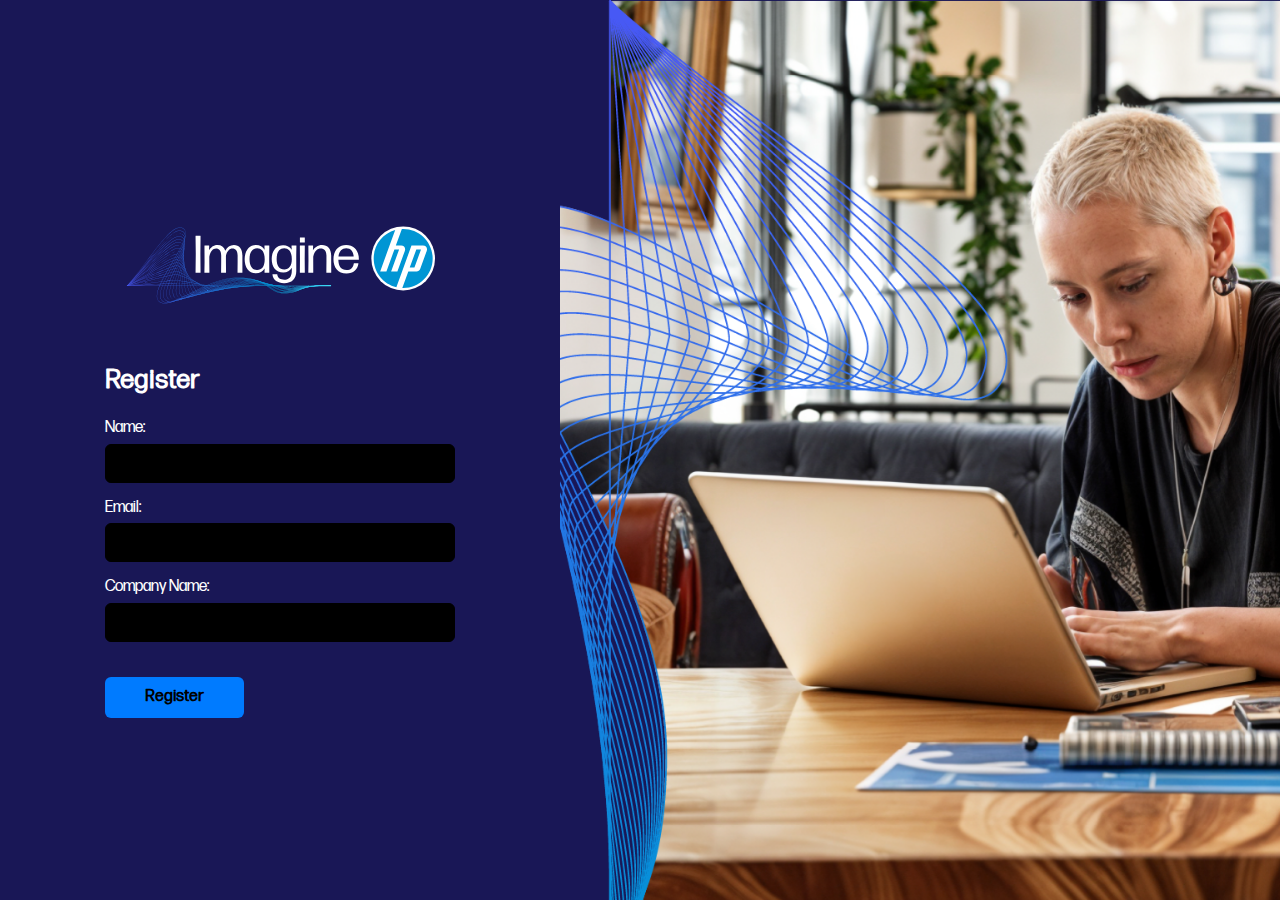
==== index.html @ 7041c508 "feat: Theme change logo fix." ====
<!doctype html>
<html lang="en" data-theme="theme-dark">

  <head>
    <title>Page Title</title>
    <meta charset="UTF-8">
    <meta name="viewport" content="width=device-width, initial-scale=1.0">

    <!-- SEO -->
    <meta name="author" content="Project name">
    <meta name="description" content="Project name">
    <meta name="keywords" content="Project name">

    <link rel="preconnect" href="https://fonts.gstatic.com">
    <link href="https://fonts.googleapis.com/css2?family=Poppins:wght@300;400;500;600;700&display=swap"
      rel="stylesheet">

    <link rel="stylesheet" href="assets/css/main.min.css">

  </head>

  <body>
    <header class="header"></header>
    <!-- header -->

    <main>
      <div class="registration">
        <div class="registration-resp">
          <div class="logo-wrapper d-flex align-items-center justify-content-between">
            <img id="hp-logo-resp" class="hp-logo-resp">
            <div class="logo-text">Elit,sed do elusmod</div>
          </div>
          <img class="resp-svg" src="assets/images/Image_trimmed-01.png">
        </div>
        <div class="registration-wrapper">
          <div class="form-wrapper">
            <img id="hp-logo" class="hp-logo">

            <div class="login">
              <h2 class="login-title">Register</h2>
            </div>
            <form class="registration-form">
              <div class="form-group">
                <label for="name">Name:</label>
                <input type="text" id="name" name="name" required>
              </div>
              <div class="form-group">
                <label for="email">Email:</label>
                <input type="email" id="email" name="email" required>
              </div>
              <div class="form-group">
                <label for="phone">Company Name:</label>
                <input type="text" id="company" name="company" required>
              </div>
              <div class="form-group">
                <button type="submit">Register</button>
              </div>
            </form>
          </div>
          <div class="register-img">
            <img class="register-image" src="assets/images/1x/Asset 2.png">
          </div>
        </div>
      </div>

    </main>
    <!-- main-content -->

    <footer></footer>
    <!-- footer -->
    <script src="assets/js/custom/main.js"></script>
  </body>

</html>
---- assets/css/main.min.css ----
.custom-scroll{scrollbar-color:light;scrollbar-width:thin;scrollbar-color:var(--white) rgba(0,0,0,0)}.custom-scroll::-webkit-scrollbar{-webkit-appearance:none;width:7px;height:7px}.custom-scroll::-webkit-scrollbar-button,.custom-scroll::-webkit-scrollbar-corner{display:none}.custom-scroll::-webkit-scrollbar-thumb{background-color:rgba(0,0,0,0);min-width:32px;min-height:32px;border-radius:5px}.custom-scroll::-webkit-scrollbar-track{background:rgba(0,0,0,0)}.custom-scroll:hover::-webkit-scrollbar-thumb{background-color:rgba(var(--white-rgb), 0.25)}.container{max-width:1440px;padding:0 9.5rem;margin:0 auto}:root[data-theme=theme-light]{--white:#fff;--white-rgb:255,255,255;--black:#000;--black-rgb:0,0,0;--primary:#ffffff;--primary-rgb:255,255,255;--secondary-light:#007bff;--secondary-light-rgb:0,123,255;--secondary:#007bff;--secondary-rgb:0,123,255;--secondary-dark:#0056b3;--secondary-dark-rgb:0,86,179;--tertiary:#000;--tertiary-rgb:0,0,0;--tertiary-light:#fff;--tertiary-light-rgb:255,255,255}:root[data-theme=theme-dark]{--white:#fff;--white-rgb:255,255,255;--black:#000;--black-rgb:0,0,0;--primary:#191756;--primary-rgb:25,23,86;--secondary-light:#000000;--secondary-light-rgb:0,0,0;--secondary:#007bff;--secondary-rgb:0,123,255;--secondary-dark:#0056b3;--secondary-dark-rgb:0,86,179;--tertiary:#fff;--tertiary-rgb:255,255,255;--tertiary-light:#000;--tertiary-light-rgb:0,0,0}@font-face{font-family:"form";font-style:normal;font-weight:400;src:local("form"),url("../form/FormaDJRDisplay-Regular.woff") format("woff")}@font-face{font-family:"form";font-style:normal;font-weight:500;src:local("form"),url("../form/FormaDJRMicro-Regular.woff2") format("woff")}*,*::before,*::after{box-sizing:border-box}*{margin:0;padding:0;font:inherit}html{font-size:62.5%}*{font-family:"form",sans-serif;font-size:1.6rem;color:#000;line-height:1.3}body{min-height:100vh;text-rendering:optimizeSpeed;line-height:1.3;-webkit-font-smoothing:antialiased}img,picture,video,canvas,svg{display:block;max-width:100%;height:auto}p,h1,h2,h3,h4,h5,h6{font-weight:normal;overflow-wrap:break-word}input,button,textarea,select{font:inherit}#root,#__next{isolation:isolate}input[type=number]{-webkit-appearance:textfield;-moz-appearance:textfield;appearance:textfield}input[type=number]::-webkit-inner-spin-button,input[type=number]::-webkit-outer-spin-button{-webkit-appearance:none;margin:0}input:-webkit-autofill,input:-webkit-autofill:hover,input:-webkit-autofill:focus{-webkit-text-fill-color:#000;box-shadow:0 0 0px 1000px #fff inset;-webkit-transition:background-color 5000s ease-in-out 0s;transition:background-color 5000s ease-in-out 0s}input[type=search]::-webkit-search-decoration,input[type=search]::-webkit-search-cancel-button,input[type=search]::-webkit-search-results-button,input[type=search]::-webkit-search-results-decoration{-webkit-appearance:none}ul,ol{padding:0;margin:0}ul[role=list],ol[role=list]{list-style:none}blockquote,q{quotes:none}blockquote:before,blockquote:after,q:before,q:after{content:none}table{border-collapse:collapse;border-spacing:0}pre{font-family:"form",sans-serif;-moz-tab-size:2;-o-tab-size:2;tab-size:2}html:focus-within{scroll-behavior:smooth}a:not([class]){-webkit-text-decoration-skip:ink;text-decoration-skip-ink:auto}@media(prefers-reduced-motion: reduce){html:focus-within{scroll-behavior:auto}*,*::before,*::after{animation-duration:.01ms !important;animation-iteration-count:1 !important;transition-duration:.01ms !important;scroll-behavior:auto !important}}body{background-color:var(--bg-secondary);scrollbar-color:light;scrollbar-width:thin;scrollbar-color:var(--white) rgba(0,0,0,0)}body::-webkit-scrollbar{-webkit-appearance:none;width:7px;height:7px}body::-webkit-scrollbar-button,body::-webkit-scrollbar-corner{display:none}body::-webkit-scrollbar-thumb{background-color:rgba(0,0,0,0);min-width:32px;min-height:32px;border-radius:5px}body::-webkit-scrollbar-track{background:rgba(0,0,0,0)}body:hover::-webkit-scrollbar-thumb{background-color:rgba(var(--white-rgb), 0.25)}body::-webkit-scrollbar-thumb{background-color:rgba(var(--text-primary-rgb), 0.4)}.mh-100{min-height:100%}.btn{position:relative;display:-ms-inline-flexbox;display:inline-flex;-ms-flex-align:center;align-items:center;-ms-flex-pack:center;justify-content:center;background-color:rgba(0,0,0,0);font-weight:400;font-size:13px;line-height:1;text-align:center;vertical-align:middle;padding:10px 12px;border:1px solid rgba(0,0,0,0);border-radius:6px;cursor:pointer;-webkit-user-select:none;-moz-user-select:none;-ms-user-select:none;user-select:none;transition:all .3s ease-in-out}.btn:disabled,.btn.disabled,.btn[aria-disabled=true]{cursor:default}.btn svg *{transition:all .4s}.btn-primary{background-color:var(--primary-dark)}.btn-primary:hover{background-color:var(--Interactive-primary-hover)}.d-flex{display:-ms-flexbox;display:flex}.d-inline-flex{display:-ms-inline-flexbox;display:inline-flex}.flex-row{-ms-flex-direction:row;flex-direction:row}.flex-row-reverse{-ms-flex-direction:row-reverse;flex-direction:row-reverse}.flex-column{-ms-flex-direction:column;flex-direction:column}.flex-column-reverse{-ms-flex-direction:column-reverse;flex-direction:column-reverse}.justify-content-start{-ms-flex-pack:start;justify-content:flex-start}.justify-content-end{-ms-flex-pack:end;justify-content:flex-end}.justify-content-center{-ms-flex-pack:center;justify-content:center}.justify-content-between{-ms-flex-pack:justify;justify-content:space-between}.justify-content-around{-ms-flex-pack:distribute;justify-content:space-around}.justify-content-evenly{-ms-flex-pack:space-evenly;justify-content:space-evenly}.flex-align-stretch{-ms-flex-align:stretch;align-items:stretch}.align-items-center{-ms-flex-align:center;align-items:center}.align-items-start{-ms-flex-align:start;align-items:start}.align-items-end{-ms-flex-align:end;align-items:end}.align-items-baseline{-ms-flex-align:baseline;align-items:baseline}.flex-nowrap{-ms-flex-wrap:nowrap;flex-wrap:nowrap}.flex-wrap{-ms-flex-wrap:wrap;flex-wrap:wrap}.flex-wrap-reverse{-ms-flex-wrap:wrap-reverse;flex-wrap:wrap-reverse}.flex-fit{min-width:0;-ms-flex:1 1 0%;flex:1 1 0%}.font-family-primary{font-family:"form",sans-serif}.font-body-xs{font-weight:400;font-size:12px;color:var(--text-secondary);line-height:1.3}.font-body-normal{font-weight:400;font-size:13px;color:var(--text-primary);line-height:1.3}.font-body-small{font-weight:400;font-size:14px;color:var(--text-primary);line-height:1.3}.font-body-medium{font-weight:500;font-size:16px;color:var(--text-primary);line-height:1.3}.font-title-xs{font-weight:500;font-size:18px;color:var(--text-primary);line-height:1.3}.font-title-small{font-weight:600;font-size:26px;color:var(--text-primary);line-height:1.3}.text-uppercase{text-transform:uppercase}.text-capitalize{text-transform:capitalize}.font-weight-300{font-weight:300}.font-weight-400{font-weight:400}.font-weight-500{font-weight:500}.font-weight-600{font-weight:600}.font-weight-700{font-weight:700}.line-height-12{line-height:1.2}.line-height-13{line-height:1.3}.line-height-14{line-height:1.4}.line-height-15{line-height:1.5}.font-color-primary{color:var(--text-primary)}.font-color-secondary{color:var(--text-secondary)}.font-color-tertiary{color:var(--secondary)}.font-color-accent{color:var(--primary-dark)}.p-0{padding:0 !important}.m-0{margin:0 !important}.column-gap-0{-moz-column-gap:0 !important;column-gap:0 !important}.column-gap-2{-moz-column-gap:2px !important;column-gap:2px !important}.column-gap-4{-moz-column-gap:4px !important;column-gap:4px !important}.column-gap-8{-moz-column-gap:8px !important;column-gap:8px !important}.column-gap-12{-moz-column-gap:12px !important;column-gap:12px !important}.column-gap-16{-moz-column-gap:16px !important;column-gap:16px !important}.column-gap-18{-moz-column-gap:18px !important;column-gap:18px !important}.column-gap-20{-moz-column-gap:20px !important;column-gap:20px !important}.column-gap-24{-moz-column-gap:24px !important;column-gap:24px !important}.column-gap-28{-moz-column-gap:28px !important;column-gap:28px !important}.column-gap-32{-moz-column-gap:32px !important;column-gap:32px !important}.column-gap-36{-moz-column-gap:36px !important;column-gap:36px !important}.column-gap-40{-moz-column-gap:40px !important;column-gap:40px !important}.row-gap-0{row-gap:0 !important}.row-gap-2{row-gap:2px !important}.row-gap-4{row-gap:4px !important}.row-gap-8{row-gap:8px !important}.row-gap-12{row-gap:12px !important}.row-gap-16{row-gap:16px !important}.row-gap-18{row-gap:18px !important}.row-gap-20{row-gap:20px !important}.row-gap-24{row-gap:24px !important}.row-gap-28{row-gap:28px !important}.row-gap-32{row-gap:32px !important}.row-gap-36{row-gap:36px !important}.row-gap-40{row-gap:40px !important}.pt-0{padding-top:0 !important}.pr-0{padding-right:0 !important}.pb-0{padding-bottom:0 !important}.pl-0{padding-left:0 !important}.pt-2{padding-top:2px !important}.pr-2{padding-right:2px !important}.pb-2{padding-bottom:2px !important}.pl-2{padding-left:2px !important}.pt-4{padding-top:4px !important}.pr-4{padding-right:4px !important}.pb-4{padding-bottom:4px !important}.pl-4{padding-left:4px !important}.pt-8{padding-top:8px !important}.pr-8{padding-right:8px !important}.pb-8{padding-bottom:8px !important}.pl-8{padding-left:8px !important}.pt-12{padding-top:12px !important}.pr-12{padding-right:12px !important}.pb-12{padding-bottom:12px !important}.pl-12{padding-left:12px !important}.pt-16{padding-top:16px !important}.pr-16{padding-right:16px !important}.pb-16{padding-bottom:16px !important}.pl-16{padding-left:16px !important}.pt-18{padding-top:18px !important}.pr-18{padding-right:18px !important}.pb-18{padding-bottom:18px !important}.pl-18{padding-left:18px !important}.pt-20{padding-top:20px !important}.pr-20{padding-right:20px !important}.pb-20{padding-bottom:20px !important}.pl-20{padding-left:20px !important}.pt-24{padding-top:24px !important}.pr-24{padding-right:24px !important}.pb-24{padding-bottom:24px !important}.pl-24{padding-left:24px !important}.pt-28{padding-top:28px !important}.pr-28{padding-right:28px !important}.pb-28{padding-bottom:28px !important}.pl-28{padding-left:28px !important}.pt-32{padding-top:32px !important}.pr-32{padding-right:32px !important}.pb-32{padding-bottom:32px !important}.pl-32{padding-left:32px !important}.pt-36{padding-top:36px !important}.pr-36{padding-right:36px !important}.pb-36{padding-bottom:36px !important}.pl-36{padding-left:36px !important}.pt-40{padding-top:40px !important}.pr-40{padding-right:40px !important}.pb-40{padding-bottom:40px !important}.pl-40{padding-left:40px !important}.mt-0{margin-top:0 !important}.mr-0{margin-right:0 !important}.mb-0{margin-bottom:0 !important}.ml-0{margin-left:0 !important}.mt-2{margin-top:2px !important}.mr-2{margin-right:2px !important}.mb-2{margin-bottom:2px !important}.ml-2{margin-left:2px !important}.mt-4{margin-top:4px !important}.mr-4{margin-right:4px !important}.mb-4{margin-bottom:4px !important}.ml-4{margin-left:4px !important}.mt-8{margin-top:8px !important}.mr-8{margin-right:8px !important}.mb-8{margin-bottom:8px !important}.ml-8{margin-left:8px !important}.mt-12{margin-top:12px !important}.mr-12{margin-right:12px !important}.mb-12{margin-bottom:12px !important}.ml-12{margin-left:12px !important}.mt-16{margin-top:16px !important}.mr-16{margin-right:16px !important}.mb-16{margin-bottom:16px !important}.ml-16{margin-left:16px !important}.mt-18{margin-top:18px !important}.mr-18{margin-right:18px !important}.mb-18{margin-bottom:18px !important}.ml-18{margin-left:18px !important}.mt-20{margin-top:20px !important}.mr-20{margin-right:20px !important}.mb-20{margin-bottom:20px !important}.ml-20{margin-left:20px !important}.mt-24{margin-top:24px !important}.mr-24{margin-right:24px !important}.mb-24{margin-bottom:24px !important}.ml-24{margin-left:24px !important}.mt-28{margin-top:28px !important}.mr-28{margin-right:28px !important}.mb-28{margin-bottom:28px !important}.ml-28{margin-left:28px !important}.mt-32{margin-top:32px !important}.mr-32{margin-right:32px !important}.mb-32{margin-bottom:32px !important}.ml-32{margin-left:32px !important}.mt-36{margin-top:36px !important}.mr-36{margin-right:36px !important}.mb-36{margin-bottom:36px !important}.ml-36{margin-left:36px !important}.mt-40{margin-top:40px !important}.mr-40{margin-right:40px !important}.mb-40{margin-bottom:40px !important}.ml-40{margin-left:40px !important}.mt-auto{margin-top:auto !important}.mr-auto{margin-right:auto !important}.mb-auto{margin-bottom:auto !important}.ml-auto{margin-left:auto !important}.bg-primary{background-color:var(--bg-secondary)}.bg-secondary{background-color:var(--bg-primary)}.font-hover-primary{transition:color .4s}.font-hover-primary:hover{color:var(--primary-dark)}.row{--row-gutter: 24px;display:-ms-flexbox;display:flex;-ms-flex-wrap:wrap;flex-wrap:wrap;row-gap:var(--row-gutter);margin:0 calc(-1*var(--row-gutter)/2)}.row [class*=row-col]{-ms-flex:1 0 0%;flex:1 0 0%;min-width:0;margin:0 calc(var(--row-gutter)/2)}.row .row-col-1{-ms-flex:0 0 calc(8.3333333333%*1 - var(--row-gutter));flex:0 0 calc(8.3333333333%*1 - var(--row-gutter));max-width:calc(8.3333333333%*1 - var(--row-gutter))}.row .row-col-2{-ms-flex:0 0 calc(8.3333333333%*2 - var(--row-gutter));flex:0 0 calc(8.3333333333%*2 - var(--row-gutter));max-width:calc(8.3333333333%*2 - var(--row-gutter))}.row .row-col-3{-ms-flex:0 0 calc(8.3333333333%*3 - var(--row-gutter));flex:0 0 calc(8.3333333333%*3 - var(--row-gutter));max-width:calc(8.3333333333%*3 - var(--row-gutter))}.row .row-col-4{-ms-flex:0 0 calc(8.3333333333%*4 - var(--row-gutter));flex:0 0 calc(8.3333333333%*4 - var(--row-gutter));max-width:calc(8.3333333333%*4 - var(--row-gutter))}.row .row-col-5{-ms-flex:0 0 calc(8.3333333333%*5 - var(--row-gutter));flex:0 0 calc(8.3333333333%*5 - var(--row-gutter));max-width:calc(8.3333333333%*5 - var(--row-gutter))}.row .row-col-6{-ms-flex:0 0 calc(8.3333333333%*6 - var(--row-gutter));flex:0 0 calc(8.3333333333%*6 - var(--row-gutter));max-width:calc(8.3333333333%*6 - var(--row-gutter))}.row .row-col-7{-ms-flex:0 0 calc(8.3333333333%*7 - var(--row-gutter));flex:0 0 calc(8.3333333333%*7 - var(--row-gutter));max-width:calc(8.3333333333%*7 - var(--row-gutter))}.row .row-col-8{-ms-flex:0 0 calc(8.3333333333%*8 - var(--row-gutter));flex:0 0 calc(8.3333333333%*8 - var(--row-gutter));max-width:calc(8.3333333333%*8 - var(--row-gutter))}.row .row-col-9{-ms-flex:0 0 calc(8.3333333333%*9 - var(--row-gutter));flex:0 0 calc(8.3333333333%*9 - var(--row-gutter));max-width:calc(8.3333333333%*9 - var(--row-gutter))}.row .row-col-10{-ms-flex:0 0 calc(8.3333333333%*10 - var(--row-gutter));flex:0 0 calc(8.3333333333%*10 - var(--row-gutter));max-width:calc(8.3333333333%*10 - var(--row-gutter))}.row .row-col-11{-ms-flex:0 0 calc(8.3333333333%*11 - var(--row-gutter));flex:0 0 calc(8.3333333333%*11 - var(--row-gutter));max-width:calc(8.3333333333%*11 - var(--row-gutter))}.row .row-col-12{-ms-flex:0 0 calc(8.3333333333%*12 - var(--row-gutter));flex:0 0 calc(8.3333333333%*12 - var(--row-gutter));max-width:calc(8.3333333333%*12 - var(--row-gutter))}.row-cols-1 .row-col{-ms-flex:0 0 auto;flex:0 0 auto;width:calc(100%/1 - var(--row-gutter))}.row-cols-2 .row-col{-ms-flex:0 0 auto;flex:0 0 auto;width:calc(100%/2 - var(--row-gutter))}.row-cols-3 .row-col{-ms-flex:0 0 auto;flex:0 0 auto;width:calc(100%/3 - var(--row-gutter))}.row-cols-4 .row-col{-ms-flex:0 0 auto;flex:0 0 auto;width:calc(100%/4 - var(--row-gutter))}.row-cols-5 .row-col{-ms-flex:0 0 auto;flex:0 0 auto;width:calc(100%/5 - var(--row-gutter))}.row-cols-6 .row-col{-ms-flex:0 0 auto;flex:0 0 auto;width:calc(100%/6 - var(--row-gutter))}.row-cols-7 .row-col{-ms-flex:0 0 auto;flex:0 0 auto;width:calc(100%/7 - var(--row-gutter))}.row-cols-8 .row-col{-ms-flex:0 0 auto;flex:0 0 auto;width:calc(100%/8 - var(--row-gutter))}.row-cols-9 .row-col{-ms-flex:0 0 auto;flex:0 0 auto;width:calc(100%/9 - var(--row-gutter))}.row-cols-10 .row-col{-ms-flex:0 0 auto;flex:0 0 auto;width:calc(100%/10 - var(--row-gutter))}.row-cols-11 .row-col{-ms-flex:0 0 auto;flex:0 0 auto;width:calc(100%/11 - var(--row-gutter))}.row-cols-12 .row-col{-ms-flex:0 0 auto;flex:0 0 auto;width:calc(100%/12 - var(--row-gutter))}.row.row-gutter-8{--row-gutter: 8px}.row.row-gutter-16{--row-gutter: 16px}.row.row-gutter-20{--row-gutter: 20px}.d-block{display:block}.d-none{display:none}.cursor-pointer{cursor:pointer}:root{font-family:"form",sans-serif}.registration-wrapper{min-height:100dvh;display:-ms-flexbox;display:flex;-ms-flex-pack:justify;justify-content:space-between;background-color:var(--primary)}@media only screen and (max-width: 767px){.registration-wrapper{position:relative;-ms-flex-direction:column-reverse;flex-direction:column-reverse;min-height:100%}}.hp-logo{max-width:350px;min-width:350px}@media only screen and (max-width: 767px){.hp-logo{display:none}}.register-img{min-height:100%;overflow:hidden;max-width:100%;-ms-flex-align:center;align-items:center}@media screen and (max-width: 1590px){.register-img{max-width:720px}}.register-image{min-height:100%;max-width:100%;width:100%;-o-object-fit:cover;object-fit:cover}@media only screen and (max-width: 767px){.register-image{display:none}}.form-wrapper{position:relative;padding:0 14px;margin:0 auto;display:-ms-flexbox;display:flex;-ms-flex-direction:column;flex-direction:column;-ms-flex-pack:center;justify-content:center}@media screen and (max-width: 1127px){.form-wrapper{padding-left:30px}}@media screen and (max-width: 767px){.form-wrapper{padding-top:45%}}.login-title{color:var(--tertiary);font-size:26px;font-weight:600;display:-ms-flexbox;display:flex;-ms-flex-pack:start;justify-content:start}@media only screen and (max-width: 767px){.login-title{font-size:20px}}.form-group{margin-bottom:15px}.form-group label{display:block;margin-bottom:5px;color:var(--tertiary)}@media only screen and (max-width: 767px){.form-group label{font-size:16px}}.form-group input{width:100%;min-width:300px;padding:8px;box-sizing:border-box;background-color:var(--tertiary-light);border:1px solid var(--secondary-light);color:var(--tertiary);outline:none;border-radius:6px}.form-group button{padding:10px 40px;background-color:var(--secondary);color:var(--tertiary-light);font-weight:600;border:none;cursor:pointer;border-radius:6px;margin-top:20px}.form-group button:hover{background-color:var(--secondary-dark)}.forgot-password{color:var(--tertiary);text-decoration:underline;transition:all .4s ease-in-out;width:-moz-fit-content;width:fit-content;cursor:pointer;margin-bottom:60px}.forgot-password:hover{text-decoration:none}.reset-password,.sign-password{color:var(--tertiary);text-decoration:underline;transition:all .4s ease-in-out;width:-moz-fit-content;width:fit-content;cursor:pointer;margin-bottom:8px}.reset-password:hover,.sign-password:hover{text-decoration:none}.login{padding-top:0;padding-bottom:20px}.registration-resp{position:relative;display:none}@media only screen and (max-width: 767px){.registration-resp{display:block}}.resp-svg{position:absolute;top:90px;max-width:100%;z-index:9999}@media screen and (max-width: 505px){.resp-svg{top:70px}}.hp-logo-resp{max-width:200px;min-width:200px}@media screen and (max-width: 505px){.hp-logo-resp{max-width:160px;min-width:160px}}.logo-text{font-size:20px;font-weight:500;margin-right:20px;border-bottom:2px solid var(--tertiary);color:var(--tertiary)}@media screen and (max-width: 505px){.logo-text{font-size:16px;margin-right:18px}}.logo-wrapper{background-color:var(--primary)}.logo-wrapper-header{position:relative;z-index:9999;background-color:var(--primary)}.resp-svg-header{position:absolute;top:-30px}@media screen and (max-width: 1496px){.resp-svg-header{top:0}}@media screen and (max-width: 1048px){.resp-svg-header{top:20px}}@media screen and (max-width: 856px){.resp-svg-header{top:40px}}@media screen and (max-width: 727px){.resp-svg-header{top:30px}}.hp-logo-header{max-width:30px;min-width:300px}@media screen and (max-width: 757px){.hp-logo-header{max-width:160px;min-width:160px}}.logo-text-header{font-size:32px;font-weight:500;margin-right:40px;border-bottom:2px solid var(--tertiary)}@media screen and (max-width: 856px){.logo-text-header{font-size:26px;margin-right:18px}}@media screen and (max-width: 757px){.logo-text-header{font-size:16px;margin-right:18px}}@media screen and (max-width: 400px){.logo-text-header{font-size:13px;margin-right:8px}}/*# sourceMappingURL=main.min.css.map */
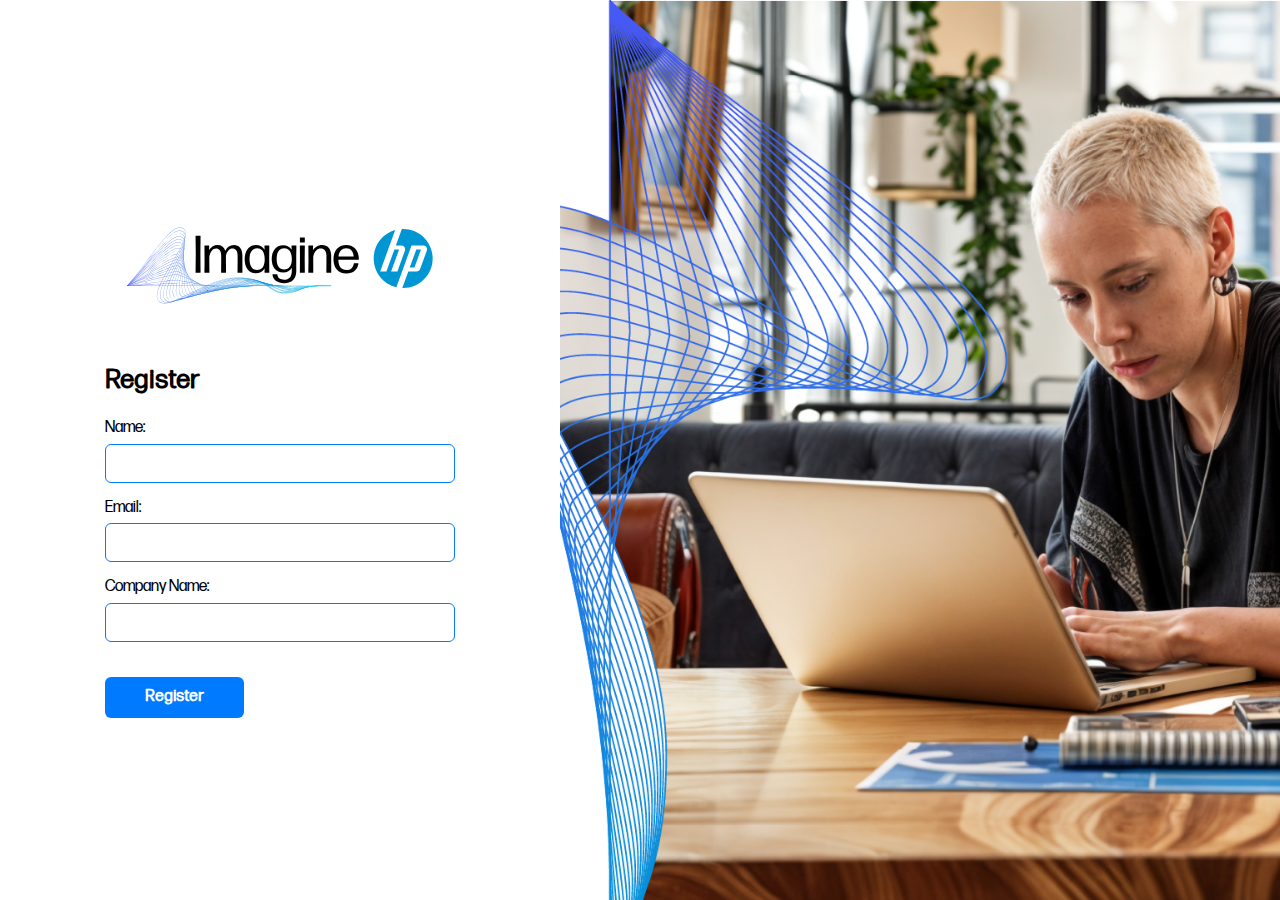
==== commit d737f9a1: "feat: Theme change logo fix." ====
--- a/index.html
+++ b/index.html
@@ -1,5 +1,5 @@
 <!doctype html>
-<html lang="en" data-theme="theme-dark">
+<html lang="en" data-theme="theme-light">
 
   <head>
     <title>Page Title</title>
@@ -27,7 +27,7 @@
       <div class="registration">
         <div class="registration-resp">
           <div class="logo-wrapper d-flex align-items-center justify-content-between">
-            <img id="hp-logo-resp" class="hp-logo-resp">
+            <img class="hp-logo-resp" id="hp-logo-resp">
             <div class="logo-text">Elit,sed do elusmod</div>
           </div>
           <img class="resp-svg" src="assets/images/Image_trimmed-01.png">
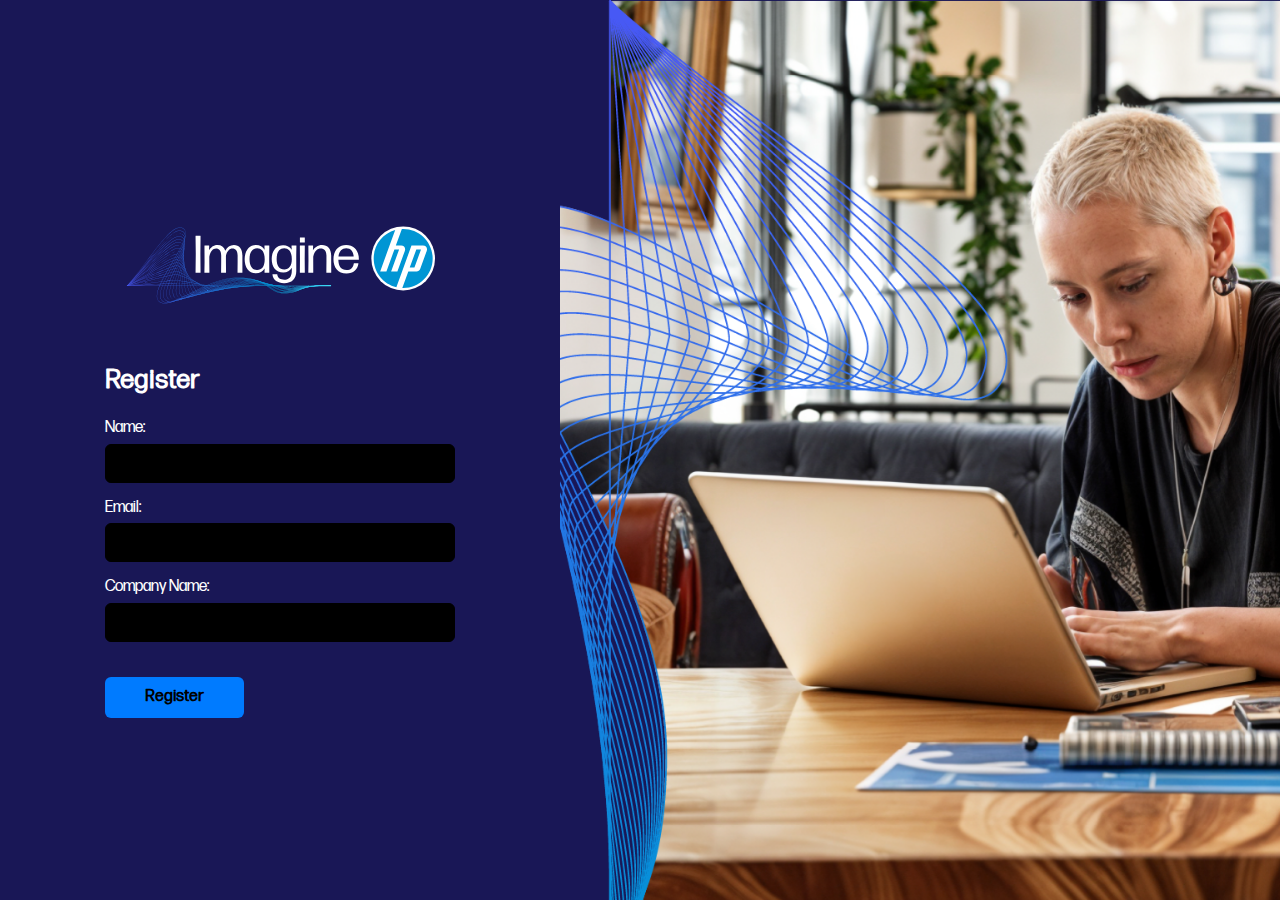
==== commit e1200eb0: "Feat: src error" ====
--- a/index.html
+++ b/index.html
@@ -1,5 +1,5 @@
 <!doctype html>
-<html lang="en" data-theme="theme-light">
+<html lang="en" data-theme="theme-dark">
 
   <head>
     <title>Page Title</title>
@@ -27,14 +27,14 @@
       <div class="registration">
         <div class="registration-resp">
           <div class="logo-wrapper d-flex align-items-center justify-content-between">
-            <img class="hp-logo-resp" id="hp-logo-resp">
+            <img class="hp-logo-resp" id="hp-logo-resp" src="./assets/images/HP-Imagine-Logo-Official-RGB-01.svg">
             <div class="logo-text">Elit,sed do elusmod</div>
           </div>
           <img class="resp-svg" src="assets/images/Image_trimmed-01.png">
         </div>
         <div class="registration-wrapper">
           <div class="form-wrapper">
-            <img id="hp-logo" class="hp-logo">
+            <img id="hp-logo" class="hp-logo" src="./assets/images/HP-Imagine-Logo-Official-RGB-04.svg">
 
             <div class="login">
               <h2 class="login-title">Register</h2>
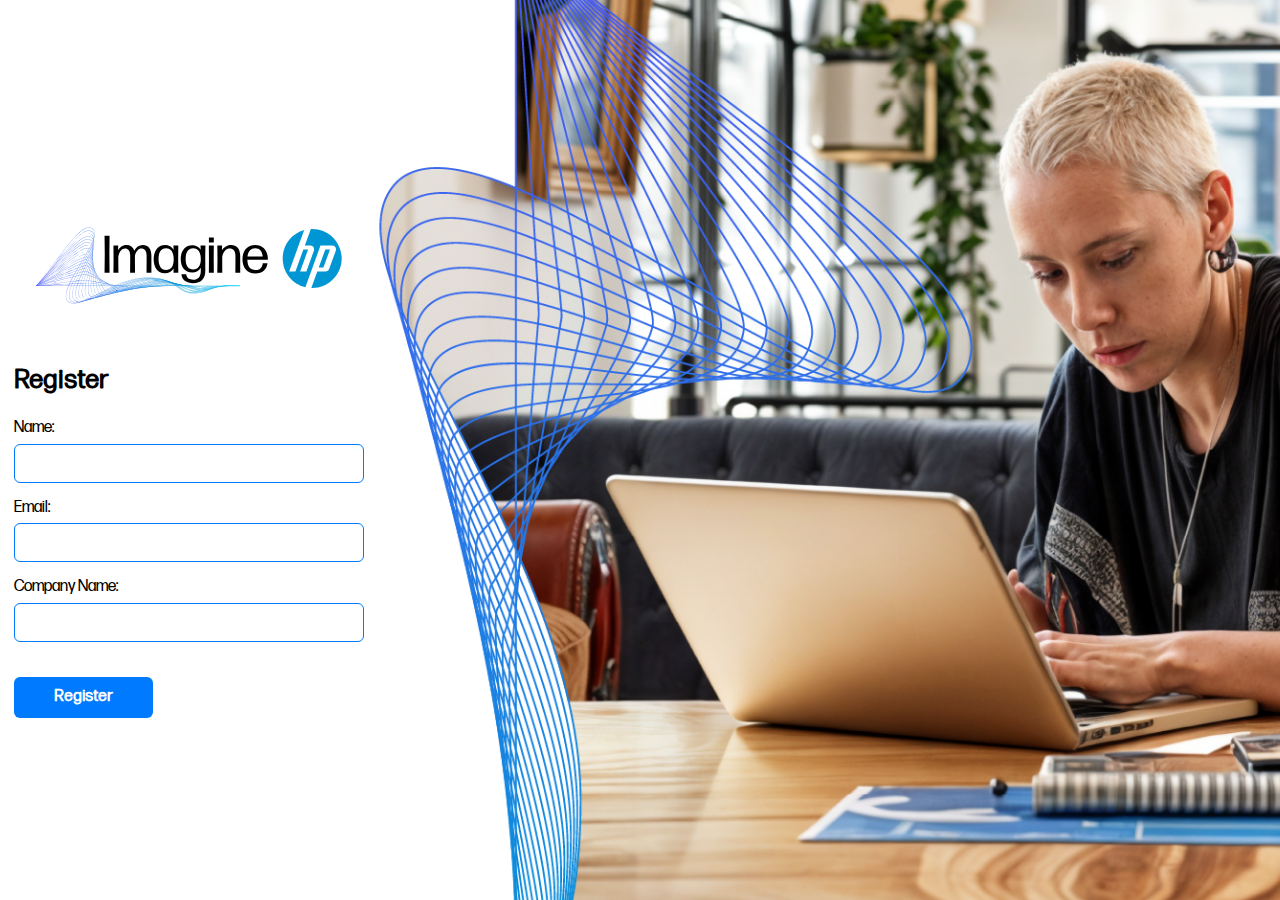
==== commit e897e33e: "Feat: image rectified to set on page" ====
--- a/index.html
+++ b/index.html
@@ -1,5 +1,5 @@
 <!doctype html>
-<html lang="en" data-theme="theme-dark">
+<html lang="en" data-theme="theme-light">
 
   <head>
     <title>Page Title</title>
@@ -16,6 +16,7 @@
       rel="stylesheet">
 
     <link rel="stylesheet" href="assets/css/main.min.css">
+    <link rel="stylesheet" href="assets/scss/main.css">
 
   </head>
 
--- a/assets/scss/main.css
+++ b/assets/scss/main.css
@@ -0,0 +1,1470 @@
+.custom-scroll {
+  scrollbar-color: light;
+  scrollbar-width: thin;
+  scrollbar-color: var(--white) transparent;
+}
+.custom-scroll::-webkit-scrollbar {
+  -webkit-appearance: none;
+  width: 7px;
+  height: 7px;
+}
+.custom-scroll::-webkit-scrollbar-button, .custom-scroll::-webkit-scrollbar-corner {
+  display: none;
+}
+.custom-scroll::-webkit-scrollbar-thumb {
+  background-color: transparent;
+  min-width: 32px;
+  min-height: 32px;
+  border-radius: 5px;
+}
+.custom-scroll::-webkit-scrollbar-track {
+  background: transparent;
+}
+.custom-scroll:hover::-webkit-scrollbar-thumb {
+  background-color: rgba(var(--white-rgb), 0.25);
+}
+
+.container {
+  max-width: 1440px;
+  padding: 0 9.5rem;
+  margin: 0 auto;
+}
+
+:root[data-theme=theme-light] {
+  --white: #fff;
+  --white-rgb: 255, 255, 255;
+  --black: #000;
+  --black-rgb: 0, 0, 0;
+  --primary: #ffffff;
+  --primary-rgb: 255, 255, 255;
+  --secondary-light: #007bff;
+  --secondary-light-rgb: 0, 123, 255;
+  --secondary: #007bff;
+  --secondary-rgb: 0, 123, 255;
+  --secondary-dark: #0056b3;
+  --secondary-dark-rgb: 0, 86, 179;
+  --tertiary: #000;
+  --tertiary-rgb: 0, 0, 0;
+  --tertiary-light: #fff;
+  --tertiary-light-rgb: 255, 255, 255;
+}
+
+:root[data-theme=theme-dark] {
+  --white: #fff;
+  --white-rgb: 255, 255, 255;
+  --black: #000;
+  --black-rgb: 0, 0, 0;
+  --primary: #191756;
+  --primary-rgb: 25, 23, 86;
+  --secondary-light: #000000;
+  --secondary-light-rgb: 0, 0, 0;
+  --secondary: #007bff;
+  --secondary-rgb: 0, 123, 255;
+  --secondary-dark: #0056b3;
+  --secondary-dark-rgb: 0, 86, 179;
+  --tertiary: #fff;
+  --tertiary-rgb: 255, 255, 255;
+  --tertiary-light: #000;
+  --tertiary-light-rgb: 0, 0, 0;
+}
+
+@font-face {
+  font-family: "form";
+  font-style: normal;
+  font-weight: 400;
+  src: local("form"), url("../form/FormaDJRDisplay-Regular.woff") format("woff");
+}
+@font-face {
+  font-family: "form";
+  font-style: normal;
+  font-weight: 500;
+  src: local("form"), url("../form/FormaDJRMicro-Regular.woff2") format("woff");
+}
+/* Use a more-intuitive box-sizing model. */
+*,
+*::before,
+*::after {
+  box-sizing: border-box;
+}
+
+/* Remove default margin and padding and reset fonts */
+* {
+  margin: 0;
+  padding: 0;
+  font: inherit;
+}
+
+/*
+  Typographic tweaks!
+  Add accessible line-height
+  Improve text rendering
+*/
+html {
+  font-size: 62.5%;
+}
+
+* {
+  font-family: "form", sans-serif;
+  font-size: 1.6rem;
+  color: #000;
+  line-height: 1.3;
+}
+
+body {
+  min-height: 100vh;
+  text-rendering: optimizeSpeed;
+  line-height: 1.3;
+  -webkit-font-smoothing: antialiased;
+}
+
+/* Improve media defaults */
+img,
+picture,
+video,
+canvas,
+svg {
+  display: block;
+  max-width: 100%;
+  height: auto;
+}
+
+/* Avoid text overflows */
+p,
+h1,
+h2,
+h3,
+h4,
+h5,
+h6 {
+  font-weight: normal;
+  overflow-wrap: break-word;
+}
+
+/* Remove built-in form typography styles */
+input,
+button,
+textarea,
+select {
+  font: inherit;
+}
+
+/* Create a root stacking context */
+#root,
+#__next {
+  isolation: isolate;
+}
+
+input[type=number] {
+  -webkit-appearance: textfield;
+     -moz-appearance: textfield;
+          appearance: textfield;
+}
+input[type=number]::-webkit-inner-spin-button, input[type=number]::-webkit-outer-spin-button {
+  -webkit-appearance: none;
+  margin: 0;
+}
+input:-webkit-autofill, input:-webkit-autofill:hover, input:-webkit-autofill:focus {
+  -webkit-text-fill-color: #000;
+  box-shadow: 0 0 0px 1000px #fff inset;
+  -webkit-transition: background-color 5000s ease-in-out 0s;
+  transition: background-color 5000s ease-in-out 0s;
+}
+input[type=search]::-webkit-search-decoration, input[type=search]::-webkit-search-cancel-button, input[type=search]::-webkit-search-results-button, input[type=search]::-webkit-search-results-decoration {
+  -webkit-appearance: none;
+}
+
+ul,
+ol {
+  padding: 0;
+  margin: 0;
+}
+ul[role=list],
+ol[role=list] {
+  list-style: none;
+}
+
+blockquote,
+q {
+  quotes: none;
+}
+blockquote:before, blockquote:after,
+q:before,
+q:after {
+  content: none;
+}
+
+table {
+  border-collapse: collapse;
+  border-spacing: 0;
+}
+
+pre {
+  font-family: "form", sans-serif;
+  -moz-tab-size: 2;
+    -o-tab-size: 2;
+       tab-size: 2;
+}
+
+/* Set core root defaults */
+html:focus-within {
+  scroll-behavior: smooth;
+}
+
+/* A elements that don't have a class get default styles */
+a:not([class]) {
+  -webkit-text-decoration-skip: ink;
+          text-decoration-skip-ink: auto;
+}
+
+/* Remove all animations, transitions and smooth scroll for people that prefer not to see them */
+@media (prefers-reduced-motion: reduce) {
+  html:focus-within {
+    scroll-behavior: auto;
+  }
+  *,
+  *::before,
+  *::after {
+    animation-duration: 0.01ms !important;
+    animation-iteration-count: 1 !important;
+    transition-duration: 0.01ms !important;
+    scroll-behavior: auto !important;
+  }
+}
+body {
+  background-color: var(--bg-secondary);
+  scrollbar-color: light;
+  scrollbar-width: thin;
+  scrollbar-color: var(--white) transparent;
+}
+body::-webkit-scrollbar {
+  -webkit-appearance: none;
+  width: 7px;
+  height: 7px;
+}
+body::-webkit-scrollbar-button, body::-webkit-scrollbar-corner {
+  display: none;
+}
+body::-webkit-scrollbar-thumb {
+  background-color: transparent;
+  min-width: 32px;
+  min-height: 32px;
+  border-radius: 5px;
+}
+body::-webkit-scrollbar-track {
+  background: transparent;
+}
+body:hover::-webkit-scrollbar-thumb {
+  background-color: rgba(var(--white-rgb), 0.25);
+}
+body::-webkit-scrollbar-thumb {
+  background-color: rgba(var(--text-primary-rgb), 0.4);
+}
+
+.mh-100 {
+  min-height: 100%;
+}
+
+.btn {
+  position: relative;
+  display: inline-flex;
+  align-items: center;
+  justify-content: center;
+  background-color: transparent;
+  font-weight: 400;
+  font-size: 13px;
+  line-height: 1;
+  text-align: center;
+  vertical-align: middle;
+  padding: 10px 12px;
+  border: 1px solid transparent;
+  border-radius: 6px;
+  cursor: pointer;
+  -webkit-user-select: none;
+     -moz-user-select: none;
+          user-select: none;
+  transition: all 0.3s ease-in-out;
+}
+.btn:disabled, .btn.disabled, .btn[aria-disabled=true] {
+  cursor: default;
+}
+.btn svg * {
+  transition: all 0.4s;
+}
+.btn-primary {
+  background-color: var(--primary-dark);
+}
+.btn-primary:hover {
+  background-color: var(--Interactive-primary-hover);
+}
+
+.d-flex {
+  display: flex;
+}
+
+.d-inline-flex {
+  display: inline-flex;
+}
+
+.flex-row {
+  flex-direction: row;
+}
+
+.flex-row-reverse {
+  flex-direction: row-reverse;
+}
+
+.flex-column {
+  flex-direction: column;
+}
+
+.flex-column-reverse {
+  flex-direction: column-reverse;
+}
+
+.justify-content-start {
+  justify-content: flex-start;
+}
+
+.justify-content-end {
+  justify-content: flex-end;
+}
+
+.justify-content-center {
+  justify-content: center;
+}
+
+.justify-content-between {
+  justify-content: space-between;
+}
+
+.justify-content-around {
+  justify-content: space-around;
+}
+
+.justify-content-evenly {
+  justify-content: space-evenly;
+}
+
+.flex-align-stretch {
+  align-items: stretch;
+}
+
+.align-items-center {
+  align-items: center;
+}
+
+.align-items-start {
+  align-items: start;
+}
+
+.align-items-end {
+  align-items: end;
+}
+
+.align-items-baseline {
+  align-items: baseline;
+}
+
+.flex-nowrap {
+  flex-wrap: nowrap;
+}
+
+.flex-wrap {
+  flex-wrap: wrap;
+}
+
+.flex-wrap-reverse {
+  flex-wrap: wrap-reverse;
+}
+
+.flex-fit {
+  min-width: 0;
+  flex: 1 1 0%;
+}
+
+.font-family-primary {
+  font-family: "form", sans-serif;
+}
+
+.font-body-xs {
+  font-weight: 400;
+  font-size: 12px;
+  color: var(--text-secondary);
+  line-height: 1.3;
+}
+
+.font-body-normal {
+  font-weight: 400;
+  font-size: 13px;
+  color: var(--text-primary);
+  line-height: 1.3;
+}
+
+.font-body-small {
+  font-weight: 400;
+  font-size: 14px;
+  color: var(--text-primary);
+  line-height: 1.3;
+}
+
+.font-body-medium {
+  font-weight: 500;
+  font-size: 16px;
+  color: var(--text-primary);
+  line-height: 1.3;
+}
+
+.font-title-xs {
+  font-weight: 500;
+  font-size: 18px;
+  color: var(--text-primary);
+  line-height: 1.3;
+}
+
+.font-title-small {
+  font-weight: 600;
+  font-size: 26px;
+  color: var(--text-primary);
+  line-height: 1.3;
+}
+
+.text-uppercase {
+  text-transform: uppercase;
+}
+
+.text-capitalize {
+  text-transform: capitalize;
+}
+
+.font-weight-300 {
+  font-weight: 300;
+}
+
+.font-weight-400 {
+  font-weight: 400;
+}
+
+.font-weight-500 {
+  font-weight: 500;
+}
+
+.font-weight-600 {
+  font-weight: 600;
+}
+
+.font-weight-700 {
+  font-weight: 700;
+}
+
+.line-height-12 {
+  line-height: 1.2;
+}
+
+.line-height-13 {
+  line-height: 1.3;
+}
+
+.line-height-14 {
+  line-height: 1.4;
+}
+
+.line-height-15 {
+  line-height: 1.5;
+}
+
+.font-color-primary {
+  color: var(--text-primary);
+}
+
+.font-color-secondary {
+  color: var(--text-secondary);
+}
+
+.font-color-tertiary {
+  color: var(--secondary);
+}
+
+.font-color-accent {
+  color: var(--primary-dark);
+}
+
+.p-0 {
+  padding: 0 !important;
+}
+
+.m-0 {
+  margin: 0 !important;
+}
+
+.column-gap-0 {
+  -moz-column-gap: 0 !important;
+       column-gap: 0 !important;
+}
+
+.column-gap-2 {
+  -moz-column-gap: 2px !important;
+       column-gap: 2px !important;
+}
+
+.column-gap-4 {
+  -moz-column-gap: 4px !important;
+       column-gap: 4px !important;
+}
+
+.column-gap-8 {
+  -moz-column-gap: 8px !important;
+       column-gap: 8px !important;
+}
+
+.column-gap-12 {
+  -moz-column-gap: 12px !important;
+       column-gap: 12px !important;
+}
+
+.column-gap-16 {
+  -moz-column-gap: 16px !important;
+       column-gap: 16px !important;
+}
+
+.column-gap-18 {
+  -moz-column-gap: 18px !important;
+       column-gap: 18px !important;
+}
+
+.column-gap-20 {
+  -moz-column-gap: 20px !important;
+       column-gap: 20px !important;
+}
+
+.column-gap-24 {
+  -moz-column-gap: 24px !important;
+       column-gap: 24px !important;
+}
+
+.column-gap-28 {
+  -moz-column-gap: 28px !important;
+       column-gap: 28px !important;
+}
+
+.column-gap-32 {
+  -moz-column-gap: 32px !important;
+       column-gap: 32px !important;
+}
+
+.column-gap-36 {
+  -moz-column-gap: 36px !important;
+       column-gap: 36px !important;
+}
+
+.column-gap-40 {
+  -moz-column-gap: 40px !important;
+       column-gap: 40px !important;
+}
+
+.row-gap-0 {
+  row-gap: 0 !important;
+}
+
+.row-gap-2 {
+  row-gap: 2px !important;
+}
+
+.row-gap-4 {
+  row-gap: 4px !important;
+}
+
+.row-gap-8 {
+  row-gap: 8px !important;
+}
+
+.row-gap-12 {
+  row-gap: 12px !important;
+}
+
+.row-gap-16 {
+  row-gap: 16px !important;
+}
+
+.row-gap-18 {
+  row-gap: 18px !important;
+}
+
+.row-gap-20 {
+  row-gap: 20px !important;
+}
+
+.row-gap-24 {
+  row-gap: 24px !important;
+}
+
+.row-gap-28 {
+  row-gap: 28px !important;
+}
+
+.row-gap-32 {
+  row-gap: 32px !important;
+}
+
+.row-gap-36 {
+  row-gap: 36px !important;
+}
+
+.row-gap-40 {
+  row-gap: 40px !important;
+}
+
+.pt-0 {
+  padding-top: 0 !important;
+}
+
+.pr-0 {
+  padding-right: 0 !important;
+}
+
+.pb-0 {
+  padding-bottom: 0 !important;
+}
+
+.pl-0 {
+  padding-left: 0 !important;
+}
+
+.pt-2 {
+  padding-top: 2px !important;
+}
+
+.pr-2 {
+  padding-right: 2px !important;
+}
+
+.pb-2 {
+  padding-bottom: 2px !important;
+}
+
+.pl-2 {
+  padding-left: 2px !important;
+}
+
+.pt-4 {
+  padding-top: 4px !important;
+}
+
+.pr-4 {
+  padding-right: 4px !important;
+}
+
+.pb-4 {
+  padding-bottom: 4px !important;
+}
+
+.pl-4 {
+  padding-left: 4px !important;
+}
+
+.pt-8 {
+  padding-top: 8px !important;
+}
+
+.pr-8 {
+  padding-right: 8px !important;
+}
+
+.pb-8 {
+  padding-bottom: 8px !important;
+}
+
+.pl-8 {
+  padding-left: 8px !important;
+}
+
+.pt-12 {
+  padding-top: 12px !important;
+}
+
+.pr-12 {
+  padding-right: 12px !important;
+}
+
+.pb-12 {
+  padding-bottom: 12px !important;
+}
+
+.pl-12 {
+  padding-left: 12px !important;
+}
+
+.pt-16 {
+  padding-top: 16px !important;
+}
+
+.pr-16 {
+  padding-right: 16px !important;
+}
+
+.pb-16 {
+  padding-bottom: 16px !important;
+}
+
+.pl-16 {
+  padding-left: 16px !important;
+}
+
+.pt-18 {
+  padding-top: 18px !important;
+}
+
+.pr-18 {
+  padding-right: 18px !important;
+}
+
+.pb-18 {
+  padding-bottom: 18px !important;
+}
+
+.pl-18 {
+  padding-left: 18px !important;
+}
+
+.pt-20 {
+  padding-top: 20px !important;
+}
+
+.pr-20 {
+  padding-right: 20px !important;
+}
+
+.pb-20 {
+  padding-bottom: 20px !important;
+}
+
+.pl-20 {
+  padding-left: 20px !important;
+}
+
+.pt-24 {
+  padding-top: 24px !important;
+}
+
+.pr-24 {
+  padding-right: 24px !important;
+}
+
+.pb-24 {
+  padding-bottom: 24px !important;
+}
+
+.pl-24 {
+  padding-left: 24px !important;
+}
+
+.pt-28 {
+  padding-top: 28px !important;
+}
+
+.pr-28 {
+  padding-right: 28px !important;
+}
+
+.pb-28 {
+  padding-bottom: 28px !important;
+}
+
+.pl-28 {
+  padding-left: 28px !important;
+}
+
+.pt-32 {
+  padding-top: 32px !important;
+}
+
+.pr-32 {
+  padding-right: 32px !important;
+}
+
+.pb-32 {
+  padding-bottom: 32px !important;
+}
+
+.pl-32 {
+  padding-left: 32px !important;
+}
+
+.pt-36 {
+  padding-top: 36px !important;
+}
+
+.pr-36 {
+  padding-right: 36px !important;
+}
+
+.pb-36 {
+  padding-bottom: 36px !important;
+}
+
+.pl-36 {
+  padding-left: 36px !important;
+}
+
+.pt-40 {
+  padding-top: 40px !important;
+}
+
+.pr-40 {
+  padding-right: 40px !important;
+}
+
+.pb-40 {
+  padding-bottom: 40px !important;
+}
+
+.pl-40 {
+  padding-left: 40px !important;
+}
+
+.mt-0 {
+  margin-top: 0 !important;
+}
+
+.mr-0 {
+  margin-right: 0 !important;
+}
+
+.mb-0 {
+  margin-bottom: 0 !important;
+}
+
+.ml-0 {
+  margin-left: 0 !important;
+}
+
+.mt-2 {
+  margin-top: 2px !important;
+}
+
+.mr-2 {
+  margin-right: 2px !important;
+}
+
+.mb-2 {
+  margin-bottom: 2px !important;
+}
+
+.ml-2 {
+  margin-left: 2px !important;
+}
+
+.mt-4 {
+  margin-top: 4px !important;
+}
+
+.mr-4 {
+  margin-right: 4px !important;
+}
+
+.mb-4 {
+  margin-bottom: 4px !important;
+}
+
+.ml-4 {
+  margin-left: 4px !important;
+}
+
+.mt-8 {
+  margin-top: 8px !important;
+}
+
+.mr-8 {
+  margin-right: 8px !important;
+}
+
+.mb-8 {
+  margin-bottom: 8px !important;
+}
+
+.ml-8 {
+  margin-left: 8px !important;
+}
+
+.mt-12 {
+  margin-top: 12px !important;
+}
+
+.mr-12 {
+  margin-right: 12px !important;
+}
+
+.mb-12 {
+  margin-bottom: 12px !important;
+}
+
+.ml-12 {
+  margin-left: 12px !important;
+}
+
+.mt-16 {
+  margin-top: 16px !important;
+}
+
+.mr-16 {
+  margin-right: 16px !important;
+}
+
+.mb-16 {
+  margin-bottom: 16px !important;
+}
+
+.ml-16 {
+  margin-left: 16px !important;
+}
+
+.mt-18 {
+  margin-top: 18px !important;
+}
+
+.mr-18 {
+  margin-right: 18px !important;
+}
+
+.mb-18 {
+  margin-bottom: 18px !important;
+}
+
+.ml-18 {
+  margin-left: 18px !important;
+}
+
+.mt-20 {
+  margin-top: 20px !important;
+}
+
+.mr-20 {
+  margin-right: 20px !important;
+}
+
+.mb-20 {
+  margin-bottom: 20px !important;
+}
+
+.ml-20 {
+  margin-left: 20px !important;
+}
+
+.mt-24 {
+  margin-top: 24px !important;
+}
+
+.mr-24 {
+  margin-right: 24px !important;
+}
+
+.mb-24 {
+  margin-bottom: 24px !important;
+}
+
+.ml-24 {
+  margin-left: 24px !important;
+}
+
+.mt-28 {
+  margin-top: 28px !important;
+}
+
+.mr-28 {
+  margin-right: 28px !important;
+}
+
+.mb-28 {
+  margin-bottom: 28px !important;
+}
+
+.ml-28 {
+  margin-left: 28px !important;
+}
+
+.mt-32 {
+  margin-top: 32px !important;
+}
+
+.mr-32 {
+  margin-right: 32px !important;
+}
+
+.mb-32 {
+  margin-bottom: 32px !important;
+}
+
+.ml-32 {
+  margin-left: 32px !important;
+}
+
+.mt-36 {
+  margin-top: 36px !important;
+}
+
+.mr-36 {
+  margin-right: 36px !important;
+}
+
+.mb-36 {
+  margin-bottom: 36px !important;
+}
+
+.ml-36 {
+  margin-left: 36px !important;
+}
+
+.mt-40 {
+  margin-top: 40px !important;
+}
+
+.mr-40 {
+  margin-right: 40px !important;
+}
+
+.mb-40 {
+  margin-bottom: 40px !important;
+}
+
+.ml-40 {
+  margin-left: 40px !important;
+}
+
+.mt-auto {
+  margin-top: auto !important;
+}
+
+.mr-auto {
+  margin-right: auto !important;
+}
+
+.mb-auto {
+  margin-bottom: auto !important;
+}
+
+.ml-auto {
+  margin-left: auto !important;
+}
+
+.bg-primary {
+  background-color: var(--bg-secondary);
+}
+
+.bg-secondary {
+  background-color: var(--bg-primary);
+}
+
+.font-hover-primary {
+  transition: color 0.4s;
+}
+.font-hover-primary:hover {
+  color: var(--primary-dark);
+}
+
+.row {
+  --row-gutter: 24px;
+  display: flex;
+  flex-wrap: wrap;
+  row-gap: var(--row-gutter);
+  margin: 0 calc(-1 * var(--row-gutter) / 2);
+}
+.row [class*=row-col] {
+  flex: 1 0 0%;
+  min-width: 0;
+  margin: 0 calc(var(--row-gutter) / 2);
+}
+.row .row-col-1 {
+  flex: 0 0 calc(8.3333333333% * 1 - var(--row-gutter));
+  max-width: calc(8.3333333333% * 1 - var(--row-gutter));
+}
+.row .row-col-2 {
+  flex: 0 0 calc(8.3333333333% * 2 - var(--row-gutter));
+  max-width: calc(8.3333333333% * 2 - var(--row-gutter));
+}
+.row .row-col-3 {
+  flex: 0 0 calc(8.3333333333% * 3 - var(--row-gutter));
+  max-width: calc(8.3333333333% * 3 - var(--row-gutter));
+}
+.row .row-col-4 {
+  flex: 0 0 calc(8.3333333333% * 4 - var(--row-gutter));
+  max-width: calc(8.3333333333% * 4 - var(--row-gutter));
+}
+.row .row-col-5 {
+  flex: 0 0 calc(8.3333333333% * 5 - var(--row-gutter));
+  max-width: calc(8.3333333333% * 5 - var(--row-gutter));
+}
+.row .row-col-6 {
+  flex: 0 0 calc(8.3333333333% * 6 - var(--row-gutter));
+  max-width: calc(8.3333333333% * 6 - var(--row-gutter));
+}
+.row .row-col-7 {
+  flex: 0 0 calc(8.3333333333% * 7 - var(--row-gutter));
+  max-width: calc(8.3333333333% * 7 - var(--row-gutter));
+}
+.row .row-col-8 {
+  flex: 0 0 calc(8.3333333333% * 8 - var(--row-gutter));
+  max-width: calc(8.3333333333% * 8 - var(--row-gutter));
+}
+.row .row-col-9 {
+  flex: 0 0 calc(8.3333333333% * 9 - var(--row-gutter));
+  max-width: calc(8.3333333333% * 9 - var(--row-gutter));
+}
+.row .row-col-10 {
+  flex: 0 0 calc(8.3333333333% * 10 - var(--row-gutter));
+  max-width: calc(8.3333333333% * 10 - var(--row-gutter));
+}
+.row .row-col-11 {
+  flex: 0 0 calc(8.3333333333% * 11 - var(--row-gutter));
+  max-width: calc(8.3333333333% * 11 - var(--row-gutter));
+}
+.row .row-col-12 {
+  flex: 0 0 calc(8.3333333333% * 12 - var(--row-gutter));
+  max-width: calc(8.3333333333% * 12 - var(--row-gutter));
+}
+.row-cols-1 .row-col {
+  flex: 0 0 auto;
+  width: calc(100% / 1 - var(--row-gutter));
+}
+.row-cols-2 .row-col {
+  flex: 0 0 auto;
+  width: calc(100% / 2 - var(--row-gutter));
+}
+.row-cols-3 .row-col {
+  flex: 0 0 auto;
+  width: calc(100% / 3 - var(--row-gutter));
+}
+.row-cols-4 .row-col {
+  flex: 0 0 auto;
+  width: calc(100% / 4 - var(--row-gutter));
+}
+.row-cols-5 .row-col {
+  flex: 0 0 auto;
+  width: calc(100% / 5 - var(--row-gutter));
+}
+.row-cols-6 .row-col {
+  flex: 0 0 auto;
+  width: calc(100% / 6 - var(--row-gutter));
+}
+.row-cols-7 .row-col {
+  flex: 0 0 auto;
+  width: calc(100% / 7 - var(--row-gutter));
+}
+.row-cols-8 .row-col {
+  flex: 0 0 auto;
+  width: calc(100% / 8 - var(--row-gutter));
+}
+.row-cols-9 .row-col {
+  flex: 0 0 auto;
+  width: calc(100% / 9 - var(--row-gutter));
+}
+.row-cols-10 .row-col {
+  flex: 0 0 auto;
+  width: calc(100% / 10 - var(--row-gutter));
+}
+.row-cols-11 .row-col {
+  flex: 0 0 auto;
+  width: calc(100% / 11 - var(--row-gutter));
+}
+.row-cols-12 .row-col {
+  flex: 0 0 auto;
+  width: calc(100% / 12 - var(--row-gutter));
+}
+.row.row-gutter-8 {
+  --row-gutter: 8px;
+}
+.row.row-gutter-16 {
+  --row-gutter: 16px;
+}
+.row.row-gutter-20 {
+  --row-gutter: 20px;
+}
+
+.d-block {
+  display: block;
+}
+
+.d-none {
+  display: none;
+}
+
+.cursor-pointer {
+  cursor: pointer;
+}
+
+:root {
+  font-family: "form", sans-serif;
+}
+
+.registration-wrapper {
+  min-height: 100dvh;
+  display: flex;
+  justify-content: space-between;
+  background-color: var(--primary);
+}
+@media only screen and (max-width: 767px) {
+  .registration-wrapper {
+    position: relative;
+    flex-direction: column-reverse;
+    min-height: 100%;
+  }
+}
+
+.hp-logo {
+  max-width: 350px;
+  min-width: 350px;
+}
+@media only screen and (max-width: 767px) {
+  .hp-logo {
+    display: none;
+  }
+}
+
+.register-img {
+  min-height: 100%;
+  overflow: hidden;
+  max-width: 100%;
+  align-items: flex-start;
+  justify-content: center;
+  display: flex;
+}
+
+.register-image {
+  min-height: 100%;
+  width: auto;
+  height: 100%;
+  -o-object-fit: cover;
+     object-fit: cover;
+  -o-object-position: left;
+     object-position: left;
+  transform: scale(1.15);
+  transform-origin: center;
+}
+@media only screen and (max-width: 767px) {
+  .register-image {
+    display: none;
+  }
+}
+
+.form-wrapper {
+  position: relative;
+  padding: 0 14px;
+  margin: 0 auto;
+  display: flex;
+  flex-direction: column;
+  justify-content: center;
+}
+@media screen and (max-width: 1127px) {
+  .form-wrapper {
+    padding-left: 30px;
+  }
+}
+@media screen and (max-width: 767px) {
+  .form-wrapper {
+    padding-top: 45%;
+  }
+}
+
+.login-title {
+  color: var(--tertiary);
+  font-size: 26px;
+  font-weight: 600;
+  display: flex;
+  justify-content: start;
+}
+@media only screen and (max-width: 767px) {
+  .login-title {
+    font-size: 20px;
+  }
+}
+
+.form-group {
+  margin-bottom: 15px;
+}
+
+.form-group label {
+  display: block;
+  margin-bottom: 5px;
+  color: var(--tertiary);
+}
+@media only screen and (max-width: 767px) {
+  .form-group label {
+    font-size: 16px;
+  }
+}
+
+.form-group input {
+  width: 100%;
+  min-width: 300px;
+  padding: 8px;
+  box-sizing: border-box;
+  background-color: var(--tertiary-light);
+  border: 1px solid var(--secondary-light);
+  color: var(--tertiary);
+  outline: none;
+  border-radius: 6px;
+}
+
+.form-group button {
+  padding: 10px 40px;
+  background-color: var(--secondary);
+  color: var(--tertiary-light);
+  font-weight: 600;
+  border: none;
+  cursor: pointer;
+  border-radius: 6px;
+  margin-top: 20px;
+}
+
+.form-group button:hover {
+  background-color: var(--secondary-dark);
+}
+
+.forgot-password {
+  color: var(--tertiary);
+  text-decoration: underline;
+  transition: all 0.4s ease-in-out;
+  width: -moz-fit-content;
+  width: fit-content;
+  cursor: pointer;
+  margin-bottom: 60px;
+}
+.forgot-password:hover {
+  text-decoration: none;
+}
+
+.reset-password,
+.sign-password {
+  color: var(--tertiary);
+  text-decoration: underline;
+  transition: all 0.4s ease-in-out;
+  width: -moz-fit-content;
+  width: fit-content;
+  cursor: pointer;
+  margin-bottom: 8px;
+}
+.reset-password:hover,
+.sign-password:hover {
+  text-decoration: none;
+}
+
+.login {
+  padding-top: 0;
+  padding-bottom: 20px;
+}
+
+.registration-resp {
+  position: relative;
+  display: none;
+}
+@media only screen and (max-width: 767px) {
+  .registration-resp {
+    display: block;
+  }
+}
+
+.resp-svg {
+  position: absolute;
+  top: 90px;
+  max-width: 100%;
+  z-index: 9999;
+}
+@media screen and (max-width: 505px) {
+  .resp-svg {
+    top: 70px;
+  }
+}
+
+.hp-logo-resp {
+  max-width: 200px;
+  min-width: 200px;
+}
+@media screen and (max-width: 505px) {
+  .hp-logo-resp {
+    max-width: 160px;
+    min-width: 160px;
+  }
+}
+
+.logo-text {
+  font-size: 20px;
+  font-weight: 500;
+  margin-right: 20px;
+  border-bottom: 2px solid var(--tertiary);
+  color: var(--tertiary);
+}
+@media screen and (max-width: 505px) {
+  .logo-text {
+    font-size: 16px;
+    margin-right: 18px;
+  }
+}
+
+.logo-wrapper {
+  background-color: var(--primary);
+}
+
+.logo-wrapper-header {
+  position: relative;
+  z-index: 9999;
+  background-color: var(--primary);
+}
+
+.resp-svg-header {
+  position: absolute;
+  top: -30px;
+}
+@media screen and (max-width: 1496px) {
+  .resp-svg-header {
+    top: 0;
+  }
+}
+@media screen and (max-width: 1048px) {
+  .resp-svg-header {
+    top: 20px;
+  }
+}
+@media screen and (max-width: 856px) {
+  .resp-svg-header {
+    top: 40px;
+  }
+}
+@media screen and (max-width: 727px) {
+  .resp-svg-header {
+    top: 30px;
+  }
+}
+
+.hp-logo-header {
+  max-width: 30px;
+  min-width: 300px;
+}
+@media screen and (max-width: 757px) {
+  .hp-logo-header {
+    max-width: 160px;
+    min-width: 160px;
+  }
+}
+
+.logo-text-header {
+  font-size: 32px;
+  font-weight: 500;
+  margin-right: 40px;
+  border-bottom: 2px solid var(--tertiary);
+}
+@media screen and (max-width: 856px) {
+  .logo-text-header {
+    font-size: 26px;
+    margin-right: 18px;
+  }
+}
+@media screen and (max-width: 757px) {
+  .logo-text-header {
+    font-size: 16px;
+    margin-right: 18px;
+  }
+}
+@media screen and (max-width: 400px) {
+  .logo-text-header {
+    font-size: 13px;
+    margin-right: 8px;
+  }
+}/*# sourceMappingURL=main.css.map */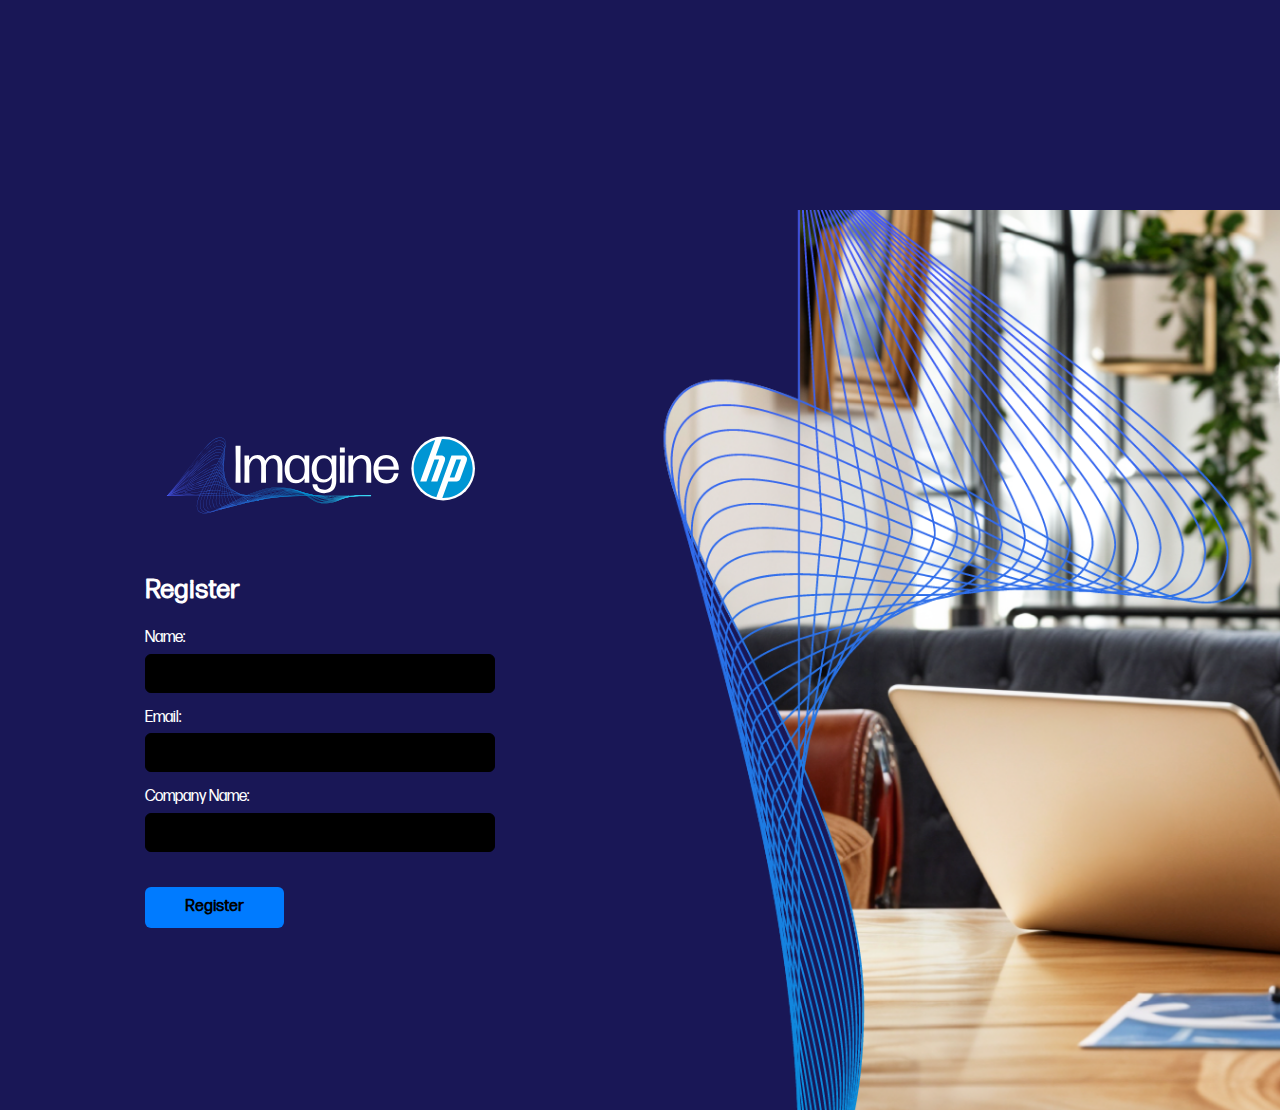
==== commit 22bd271e: "Feat: Header, svg refined" ====
--- a/index.html
+++ b/index.html
@@ -1,5 +1,5 @@
 <!doctype html>
-<html lang="en" data-theme="theme-light">
+<html lang="en" data-theme="theme-dark">
 
   <head>
     <title>Page Title</title>
--- a/assets/scss/main.css
+++ b/assets/scss/main.css
@@ -1196,9 +1196,10 @@
 
 .registration-wrapper {
   min-height: 100dvh;
-  display: flex;
+  display: grid;
   justify-content: space-between;
   background-color: var(--primary);
+  grid-template-columns: 1fr 1fr;
 }
 @media only screen and (max-width: 767px) {
   .registration-wrapper {
@@ -1235,7 +1236,7 @@
      object-fit: cover;
   -o-object-position: left;
      object-position: left;
-  transform: scale(1.15);
+  transform: scale(1.14);
   transform-origin: center;
 }
 @media only screen and (max-width: 767px) {
@@ -1402,35 +1403,27 @@
   background-color: var(--primary);
 }
 
-.logo-wrapper-header {
+.header {
   position: relative;
   z-index: 9999;
   background-color: var(--primary);
+  max-height: 100%;
+  height: 210px;
+}
+
+.header-logo-wrapper {
+  position: relative;
+  z-index: 9999;
 }
 
 .resp-svg-header {
   position: absolute;
-  top: -30px;
-}
-@media screen and (max-width: 1496px) {
-  .resp-svg-header {
-    top: 0;
-  }
-}
-@media screen and (max-width: 1048px) {
-  .resp-svg-header {
-    top: 20px;
-  }
-}
-@media screen and (max-width: 856px) {
-  .resp-svg-header {
-    top: 40px;
-  }
-}
-@media screen and (max-width: 727px) {
-  .resp-svg-header {
-    top: 30px;
-  }
+  bottom: 0;
+  left: -95px;
+  transform: scale(1.15);
+  transform-origin: center;
+  -o-object-fit: cover;
+     object-fit: cover;
 }
 
 .hp-logo-header {
@@ -1444,26 +1437,26 @@
   }
 }
 
-.logo-text-header {
+.header-logo-text {
   font-size: 32px;
   font-weight: 500;
   margin-right: 40px;
-  border-bottom: 2px solid var(--tertiary);
+  color: var(--tertiary);
 }
 @media screen and (max-width: 856px) {
-  .logo-text-header {
+  .header-logo-text {
     font-size: 26px;
     margin-right: 18px;
   }
 }
 @media screen and (max-width: 757px) {
-  .logo-text-header {
+  .header-logo-text {
     font-size: 16px;
     margin-right: 18px;
   }
 }
 @media screen and (max-width: 400px) {
-  .logo-text-header {
+  .header-logo-text {
     font-size: 13px;
     margin-right: 8px;
   }
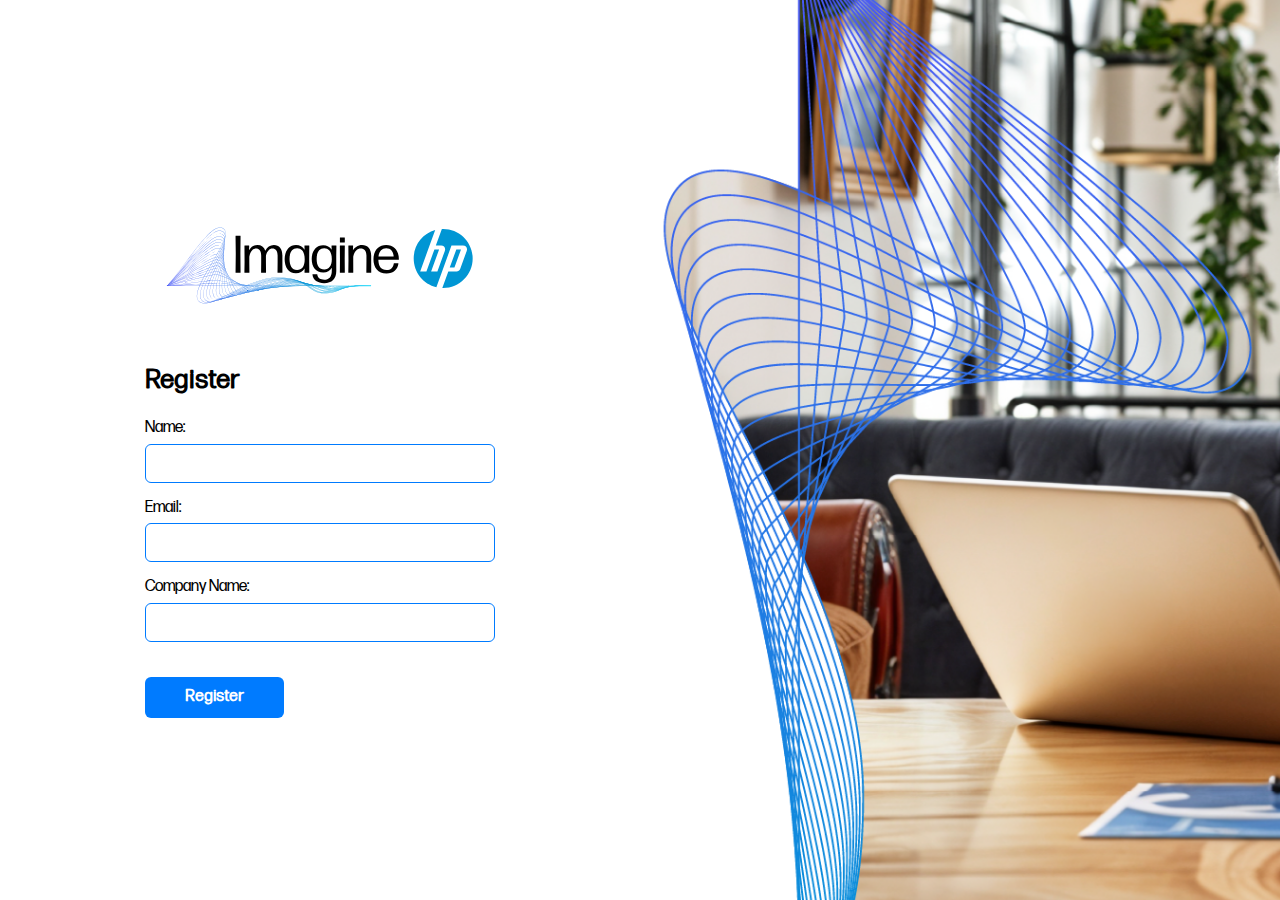
==== commit a9ee22bf: "feat: responsive form" ====
--- a/index.html
+++ b/index.html
@@ -1,5 +1,5 @@
 <!doctype html>
-<html lang="en" data-theme="theme-dark">
+<html lang="en" data-theme="theme-light">
 
   <head>
     <title>Page Title</title>
--- a/assets/css/main.min.css
+++ b/assets/css/main.min.css
@@ -1 +1 @@
-.custom-scroll{scrollbar-color:light;scrollbar-width:thin;scrollbar-color:var(--white) rgba(0,0,0,0)}.custom-scroll::-webkit-scrollbar{-webkit-appearance:none;width:7px;height:7px}.custom-scroll::-webkit-scrollbar-button,.custom-scroll::-webkit-scrollbar-corner{display:none}.custom-scroll::-webkit-scrollbar-thumb{background-color:rgba(0,0,0,0);min-width:32px;min-height:32px;border-radius:5px}.custom-scroll::-webkit-scrollbar-track{background:rgba(0,0,0,0)}.custom-scroll:hover::-webkit-scrollbar-thumb{background-color:rgba(var(--white-rgb), 0.25)}.container{max-width:1440px;padding:0 9.5rem;margin:0 auto}:root[data-theme=theme-light]{--white:#fff;--white-rgb:255,255,255;--black:#000;--black-rgb:0,0,0;--primary:#ffffff;--primary-rgb:255,255,255;--secondary-light:#007bff;--secondary-light-rgb:0,123,255;--secondary:#007bff;--secondary-rgb:0,123,255;--secondary-dark:#0056b3;--secondary-dark-rgb:0,86,179;--tertiary:#000;--tertiary-rgb:0,0,0;--tertiary-light:#fff;--tertiary-light-rgb:255,255,255}:root[data-theme=theme-dark]{--white:#fff;--white-rgb:255,255,255;--black:#000;--black-rgb:0,0,0;--primary:#191756;--primary-rgb:25,23,86;--secondary-light:#000000;--secondary-light-rgb:0,0,0;--secondary:#007bff;--secondary-rgb:0,123,255;--secondary-dark:#0056b3;--secondary-dark-rgb:0,86,179;--tertiary:#fff;--tertiary-rgb:255,255,255;--tertiary-light:#000;--tertiary-light-rgb:0,0,0}@font-face{font-family:"form";font-style:normal;font-weight:400;src:local("form"),url("../form/FormaDJRDisplay-Regular.woff") format("woff")}@font-face{font-family:"form";font-style:normal;font-weight:500;src:local("form"),url("../form/FormaDJRMicro-Regular.woff2") format("woff")}*,*::before,*::after{box-sizing:border-box}*{margin:0;padding:0;font:inherit}html{font-size:62.5%}*{font-family:"form",sans-serif;font-size:1.6rem;color:#000;line-height:1.3}body{min-height:100vh;text-rendering:optimizeSpeed;line-height:1.3;-webkit-font-smoothing:antialiased}img,picture,video,canvas,svg{display:block;max-width:100%;height:auto}p,h1,h2,h3,h4,h5,h6{font-weight:normal;overflow-wrap:break-word}input,button,textarea,select{font:inherit}#root,#__next{isolation:isolate}input[type=number]{-webkit-appearance:textfield;-moz-appearance:textfield;appearance:textfield}input[type=number]::-webkit-inner-spin-button,input[type=number]::-webkit-outer-spin-button{-webkit-appearance:none;margin:0}input:-webkit-autofill,input:-webkit-autofill:hover,input:-webkit-autofill:focus{-webkit-text-fill-color:#000;box-shadow:0 0 0px 1000px #fff inset;-webkit-transition:background-color 5000s ease-in-out 0s;transition:background-color 5000s ease-in-out 0s}input[type=search]::-webkit-search-decoration,input[type=search]::-webkit-search-cancel-button,input[type=search]::-webkit-search-results-button,input[type=search]::-webkit-search-results-decoration{-webkit-appearance:none}ul,ol{padding:0;margin:0}ul[role=list],ol[role=list]{list-style:none}blockquote,q{quotes:none}blockquote:before,blockquote:after,q:before,q:after{content:none}table{border-collapse:collapse;border-spacing:0}pre{font-family:"form",sans-serif;-moz-tab-size:2;-o-tab-size:2;tab-size:2}html:focus-within{scroll-behavior:smooth}a:not([class]){-webkit-text-decoration-skip:ink;text-decoration-skip-ink:auto}@media(prefers-reduced-motion: reduce){html:focus-within{scroll-behavior:auto}*,*::before,*::after{animation-duration:.01ms !important;animation-iteration-count:1 !important;transition-duration:.01ms !important;scroll-behavior:auto !important}}body{background-color:var(--bg-secondary);scrollbar-color:light;scrollbar-width:thin;scrollbar-color:var(--white) rgba(0,0,0,0)}body::-webkit-scrollbar{-webkit-appearance:none;width:7px;height:7px}body::-webkit-scrollbar-button,body::-webkit-scrollbar-corner{display:none}body::-webkit-scrollbar-thumb{background-color:rgba(0,0,0,0);min-width:32px;min-height:32px;border-radius:5px}body::-webkit-scrollbar-track{background:rgba(0,0,0,0)}body:hover::-webkit-scrollbar-thumb{background-color:rgba(var(--white-rgb), 0.25)}body::-webkit-scrollbar-thumb{background-color:rgba(var(--text-primary-rgb), 0.4)}.mh-100{min-height:100%}.btn{position:relative;display:-ms-inline-flexbox;display:inline-flex;-ms-flex-align:center;align-items:center;-ms-flex-pack:center;justify-content:center;background-color:rgba(0,0,0,0);font-weight:400;font-size:13px;line-height:1;text-align:center;vertical-align:middle;padding:10px 12px;border:1px solid rgba(0,0,0,0);border-radius:6px;cursor:pointer;-webkit-user-select:none;-moz-user-select:none;-ms-user-select:none;user-select:none;transition:all .3s ease-in-out}.btn:disabled,.btn.disabled,.btn[aria-disabled=true]{cursor:default}.btn svg *{transition:all .4s}.btn-primary{background-color:var(--primary-dark)}.btn-primary:hover{background-color:var(--Interactive-primary-hover)}.d-flex{display:-ms-flexbox;display:flex}.d-inline-flex{display:-ms-inline-flexbox;display:inline-flex}.flex-row{-ms-flex-direction:row;flex-direction:row}.flex-row-reverse{-ms-flex-direction:row-reverse;flex-direction:row-reverse}.flex-column{-ms-flex-direction:column;flex-direction:column}.flex-column-reverse{-ms-flex-direction:column-reverse;flex-direction:column-reverse}.justify-content-start{-ms-flex-pack:start;justify-content:flex-start}.justify-content-end{-ms-flex-pack:end;justify-content:flex-end}.justify-content-center{-ms-flex-pack:center;justify-content:center}.justify-content-between{-ms-flex-pack:justify;justify-content:space-between}.justify-content-around{-ms-flex-pack:distribute;justify-content:space-around}.justify-content-evenly{-ms-flex-pack:space-evenly;justify-content:space-evenly}.flex-align-stretch{-ms-flex-align:stretch;align-items:stretch}.align-items-center{-ms-flex-align:center;align-items:center}.align-items-start{-ms-flex-align:start;align-items:start}.align-items-end{-ms-flex-align:end;align-items:end}.align-items-baseline{-ms-flex-align:baseline;align-items:baseline}.flex-nowrap{-ms-flex-wrap:nowrap;flex-wrap:nowrap}.flex-wrap{-ms-flex-wrap:wrap;flex-wrap:wrap}.flex-wrap-reverse{-ms-flex-wrap:wrap-reverse;flex-wrap:wrap-reverse}.flex-fit{min-width:0;-ms-flex:1 1 0%;flex:1 1 0%}.font-family-primary{font-family:"form",sans-serif}.font-body-xs{font-weight:400;font-size:12px;color:var(--text-secondary);line-height:1.3}.font-body-normal{font-weight:400;font-size:13px;color:var(--text-primary);line-height:1.3}.font-body-small{font-weight:400;font-size:14px;color:var(--text-primary);line-height:1.3}.font-body-medium{font-weight:500;font-size:16px;color:var(--text-primary);line-height:1.3}.font-title-xs{font-weight:500;font-size:18px;color:var(--text-primary);line-height:1.3}.font-title-small{font-weight:600;font-size:26px;color:var(--text-primary);line-height:1.3}.text-uppercase{text-transform:uppercase}.text-capitalize{text-transform:capitalize}.font-weight-300{font-weight:300}.font-weight-400{font-weight:400}.font-weight-500{font-weight:500}.font-weight-600{font-weight:600}.font-weight-700{font-weight:700}.line-height-12{line-height:1.2}.line-height-13{line-height:1.3}.line-height-14{line-height:1.4}.line-height-15{line-height:1.5}.font-color-primary{color:var(--text-primary)}.font-color-secondary{color:var(--text-secondary)}.font-color-tertiary{color:var(--secondary)}.font-color-accent{color:var(--primary-dark)}.p-0{padding:0 !important}.m-0{margin:0 !important}.column-gap-0{-moz-column-gap:0 !important;column-gap:0 !important}.column-gap-2{-moz-column-gap:2px !important;column-gap:2px !important}.column-gap-4{-moz-column-gap:4px !important;column-gap:4px !important}.column-gap-8{-moz-column-gap:8px !important;column-gap:8px !important}.column-gap-12{-moz-column-gap:12px !important;column-gap:12px !important}.column-gap-16{-moz-column-gap:16px !important;column-gap:16px !important}.column-gap-18{-moz-column-gap:18px !important;column-gap:18px !important}.column-gap-20{-moz-column-gap:20px !important;column-gap:20px !important}.column-gap-24{-moz-column-gap:24px !important;column-gap:24px !important}.column-gap-28{-moz-column-gap:28px !important;column-gap:28px !important}.column-gap-32{-moz-column-gap:32px !important;column-gap:32px !important}.column-gap-36{-moz-column-gap:36px !important;column-gap:36px !important}.column-gap-40{-moz-column-gap:40px !important;column-gap:40px !important}.row-gap-0{row-gap:0 !important}.row-gap-2{row-gap:2px !important}.row-gap-4{row-gap:4px !important}.row-gap-8{row-gap:8px !important}.row-gap-12{row-gap:12px !important}.row-gap-16{row-gap:16px !important}.row-gap-18{row-gap:18px !important}.row-gap-20{row-gap:20px !important}.row-gap-24{row-gap:24px !important}.row-gap-28{row-gap:28px !important}.row-gap-32{row-gap:32px !important}.row-gap-36{row-gap:36px !important}.row-gap-40{row-gap:40px !important}.pt-0{padding-top:0 !important}.pr-0{padding-right:0 !important}.pb-0{padding-bottom:0 !important}.pl-0{padding-left:0 !important}.pt-2{padding-top:2px !important}.pr-2{padding-right:2px !important}.pb-2{padding-bottom:2px !important}.pl-2{padding-left:2px !important}.pt-4{padding-top:4px !important}.pr-4{padding-right:4px !important}.pb-4{padding-bottom:4px !important}.pl-4{padding-left:4px !important}.pt-8{padding-top:8px !important}.pr-8{padding-right:8px !important}.pb-8{padding-bottom:8px !important}.pl-8{padding-left:8px !important}.pt-12{padding-top:12px !important}.pr-12{padding-right:12px !important}.pb-12{padding-bottom:12px !important}.pl-12{padding-left:12px !important}.pt-16{padding-top:16px !important}.pr-16{padding-right:16px !important}.pb-16{padding-bottom:16px !important}.pl-16{padding-left:16px !important}.pt-18{padding-top:18px !important}.pr-18{padding-right:18px !important}.pb-18{padding-bottom:18px !important}.pl-18{padding-left:18px !important}.pt-20{padding-top:20px !important}.pr-20{padding-right:20px !important}.pb-20{padding-bottom:20px !important}.pl-20{padding-left:20px !important}.pt-24{padding-top:24px !important}.pr-24{padding-right:24px !important}.pb-24{padding-bottom:24px !important}.pl-24{padding-left:24px !important}.pt-28{padding-top:28px !important}.pr-28{padding-right:28px !important}.pb-28{padding-bottom:28px !important}.pl-28{padding-left:28px !important}.pt-32{padding-top:32px !important}.pr-32{padding-right:32px !important}.pb-32{padding-bottom:32px !important}.pl-32{padding-left:32px !important}.pt-36{padding-top:36px !important}.pr-36{padding-right:36px !important}.pb-36{padding-bottom:36px !important}.pl-36{padding-left:36px !important}.pt-40{padding-top:40px !important}.pr-40{padding-right:40px !important}.pb-40{padding-bottom:40px !important}.pl-40{padding-left:40px !important}.mt-0{margin-top:0 !important}.mr-0{margin-right:0 !important}.mb-0{margin-bottom:0 !important}.ml-0{margin-left:0 !important}.mt-2{margin-top:2px !important}.mr-2{margin-right:2px !important}.mb-2{margin-bottom:2px !important}.ml-2{margin-left:2px !important}.mt-4{margin-top:4px !important}.mr-4{margin-right:4px !important}.mb-4{margin-bottom:4px !important}.ml-4{margin-left:4px !important}.mt-8{margin-top:8px !important}.mr-8{margin-right:8px !important}.mb-8{margin-bottom:8px !important}.ml-8{margin-left:8px !important}.mt-12{margin-top:12px !important}.mr-12{margin-right:12px !important}.mb-12{margin-bottom:12px !important}.ml-12{margin-left:12px !important}.mt-16{margin-top:16px !important}.mr-16{margin-right:16px !important}.mb-16{margin-bottom:16px !important}.ml-16{margin-left:16px !important}.mt-18{margin-top:18px !important}.mr-18{margin-right:18px !important}.mb-18{margin-bottom:18px !important}.ml-18{margin-left:18px !important}.mt-20{margin-top:20px !important}.mr-20{margin-right:20px !important}.mb-20{margin-bottom:20px !important}.ml-20{margin-left:20px !important}.mt-24{margin-top:24px !important}.mr-24{margin-right:24px !important}.mb-24{margin-bottom:24px !important}.ml-24{margin-left:24px !important}.mt-28{margin-top:28px !important}.mr-28{margin-right:28px !important}.mb-28{margin-bottom:28px !important}.ml-28{margin-left:28px !important}.mt-32{margin-top:32px !important}.mr-32{margin-right:32px !important}.mb-32{margin-bottom:32px !important}.ml-32{margin-left:32px !important}.mt-36{margin-top:36px !important}.mr-36{margin-right:36px !important}.mb-36{margin-bottom:36px !important}.ml-36{margin-left:36px !important}.mt-40{margin-top:40px !important}.mr-40{margin-right:40px !important}.mb-40{margin-bottom:40px !important}.ml-40{margin-left:40px !important}.mt-auto{margin-top:auto !important}.mr-auto{margin-right:auto !important}.mb-auto{margin-bottom:auto !important}.ml-auto{margin-left:auto !important}.bg-primary{background-color:var(--bg-secondary)}.bg-secondary{background-color:var(--bg-primary)}.font-hover-primary{transition:color .4s}.font-hover-primary:hover{color:var(--primary-dark)}.row{--row-gutter: 24px;display:-ms-flexbox;display:flex;-ms-flex-wrap:wrap;flex-wrap:wrap;row-gap:var(--row-gutter);margin:0 calc(-1*var(--row-gutter)/2)}.row [class*=row-col]{-ms-flex:1 0 0%;flex:1 0 0%;min-width:0;margin:0 calc(var(--row-gutter)/2)}.row .row-col-1{-ms-flex:0 0 calc(8.3333333333%*1 - var(--row-gutter));flex:0 0 calc(8.3333333333%*1 - var(--row-gutter));max-width:calc(8.3333333333%*1 - var(--row-gutter))}.row .row-col-2{-ms-flex:0 0 calc(8.3333333333%*2 - var(--row-gutter));flex:0 0 calc(8.3333333333%*2 - var(--row-gutter));max-width:calc(8.3333333333%*2 - var(--row-gutter))}.row .row-col-3{-ms-flex:0 0 calc(8.3333333333%*3 - var(--row-gutter));flex:0 0 calc(8.3333333333%*3 - var(--row-gutter));max-width:calc(8.3333333333%*3 - var(--row-gutter))}.row .row-col-4{-ms-flex:0 0 calc(8.3333333333%*4 - var(--row-gutter));flex:0 0 calc(8.3333333333%*4 - var(--row-gutter));max-width:calc(8.3333333333%*4 - var(--row-gutter))}.row .row-col-5{-ms-flex:0 0 calc(8.3333333333%*5 - var(--row-gutter));flex:0 0 calc(8.3333333333%*5 - var(--row-gutter));max-width:calc(8.3333333333%*5 - var(--row-gutter))}.row .row-col-6{-ms-flex:0 0 calc(8.3333333333%*6 - var(--row-gutter));flex:0 0 calc(8.3333333333%*6 - var(--row-gutter));max-width:calc(8.3333333333%*6 - var(--row-gutter))}.row .row-col-7{-ms-flex:0 0 calc(8.3333333333%*7 - var(--row-gutter));flex:0 0 calc(8.3333333333%*7 - var(--row-gutter));max-width:calc(8.3333333333%*7 - var(--row-gutter))}.row .row-col-8{-ms-flex:0 0 calc(8.3333333333%*8 - var(--row-gutter));flex:0 0 calc(8.3333333333%*8 - var(--row-gutter));max-width:calc(8.3333333333%*8 - var(--row-gutter))}.row .row-col-9{-ms-flex:0 0 calc(8.3333333333%*9 - var(--row-gutter));flex:0 0 calc(8.3333333333%*9 - var(--row-gutter));max-width:calc(8.3333333333%*9 - var(--row-gutter))}.row .row-col-10{-ms-flex:0 0 calc(8.3333333333%*10 - var(--row-gutter));flex:0 0 calc(8.3333333333%*10 - var(--row-gutter));max-width:calc(8.3333333333%*10 - var(--row-gutter))}.row .row-col-11{-ms-flex:0 0 calc(8.3333333333%*11 - var(--row-gutter));flex:0 0 calc(8.3333333333%*11 - var(--row-gutter));max-width:calc(8.3333333333%*11 - var(--row-gutter))}.row .row-col-12{-ms-flex:0 0 calc(8.3333333333%*12 - var(--row-gutter));flex:0 0 calc(8.3333333333%*12 - var(--row-gutter));max-width:calc(8.3333333333%*12 - var(--row-gutter))}.row-cols-1 .row-col{-ms-flex:0 0 auto;flex:0 0 auto;width:calc(100%/1 - var(--row-gutter))}.row-cols-2 .row-col{-ms-flex:0 0 auto;flex:0 0 auto;width:calc(100%/2 - var(--row-gutter))}.row-cols-3 .row-col{-ms-flex:0 0 auto;flex:0 0 auto;width:calc(100%/3 - var(--row-gutter))}.row-cols-4 .row-col{-ms-flex:0 0 auto;flex:0 0 auto;width:calc(100%/4 - var(--row-gutter))}.row-cols-5 .row-col{-ms-flex:0 0 auto;flex:0 0 auto;width:calc(100%/5 - var(--row-gutter))}.row-cols-6 .row-col{-ms-flex:0 0 auto;flex:0 0 auto;width:calc(100%/6 - var(--row-gutter))}.row-cols-7 .row-col{-ms-flex:0 0 auto;flex:0 0 auto;width:calc(100%/7 - var(--row-gutter))}.row-cols-8 .row-col{-ms-flex:0 0 auto;flex:0 0 auto;width:calc(100%/8 - var(--row-gutter))}.row-cols-9 .row-col{-ms-flex:0 0 auto;flex:0 0 auto;width:calc(100%/9 - var(--row-gutter))}.row-cols-10 .row-col{-ms-flex:0 0 auto;flex:0 0 auto;width:calc(100%/10 - var(--row-gutter))}.row-cols-11 .row-col{-ms-flex:0 0 auto;flex:0 0 auto;width:calc(100%/11 - var(--row-gutter))}.row-cols-12 .row-col{-ms-flex:0 0 auto;flex:0 0 auto;width:calc(100%/12 - var(--row-gutter))}.row.row-gutter-8{--row-gutter: 8px}.row.row-gutter-16{--row-gutter: 16px}.row.row-gutter-20{--row-gutter: 20px}.d-block{display:block}.d-none{display:none}.cursor-pointer{cursor:pointer}:root{font-family:"form",sans-serif}.registration-wrapper{min-height:100dvh;display:-ms-flexbox;display:flex;-ms-flex-pack:justify;justify-content:space-between;background-color:var(--primary)}@media only screen and (max-width: 767px){.registration-wrapper{position:relative;-ms-flex-direction:column-reverse;flex-direction:column-reverse;min-height:100%}}.hp-logo{max-width:350px;min-width:350px}@media only screen and (max-width: 767px){.hp-logo{display:none}}.register-img{min-height:100%;overflow:hidden;max-width:100%;-ms-flex-align:center;align-items:center}@media screen and (max-width: 1590px){.register-img{max-width:720px}}.register-image{min-height:100%;max-width:100%;width:100%;-o-object-fit:cover;object-fit:cover}@media only screen and (max-width: 767px){.register-image{display:none}}.form-wrapper{position:relative;padding:0 14px;margin:0 auto;display:-ms-flexbox;display:flex;-ms-flex-direction:column;flex-direction:column;-ms-flex-pack:center;justify-content:center}@media screen and (max-width: 1127px){.form-wrapper{padding-left:30px}}@media screen and (max-width: 767px){.form-wrapper{padding-top:45%}}.login-title{color:var(--tertiary);font-size:26px;font-weight:600;display:-ms-flexbox;display:flex;-ms-flex-pack:start;justify-content:start}@media only screen and (max-width: 767px){.login-title{font-size:20px}}.form-group{margin-bottom:15px}.form-group label{display:block;margin-bottom:5px;color:var(--tertiary)}@media only screen and (max-width: 767px){.form-group label{font-size:16px}}.form-group input{width:100%;min-width:300px;padding:8px;box-sizing:border-box;background-color:var(--tertiary-light);border:1px solid var(--secondary-light);color:var(--tertiary);outline:none;border-radius:6px}.form-group button{padding:10px 40px;background-color:var(--secondary);color:var(--tertiary-light);font-weight:600;border:none;cursor:pointer;border-radius:6px;margin-top:20px}.form-group button:hover{background-color:var(--secondary-dark)}.forgot-password{color:var(--tertiary);text-decoration:underline;transition:all .4s ease-in-out;width:-moz-fit-content;width:fit-content;cursor:pointer;margin-bottom:60px}.forgot-password:hover{text-decoration:none}.reset-password,.sign-password{color:var(--tertiary);text-decoration:underline;transition:all .4s ease-in-out;width:-moz-fit-content;width:fit-content;cursor:pointer;margin-bottom:8px}.reset-password:hover,.sign-password:hover{text-decoration:none}.login{padding-top:0;padding-bottom:20px}.registration-resp{position:relative;display:none}@media only screen and (max-width: 767px){.registration-resp{display:block}}.resp-svg{position:absolute;top:90px;max-width:100%;z-index:9999}@media screen and (max-width: 505px){.resp-svg{top:70px}}.hp-logo-resp{max-width:200px;min-width:200px}@media screen and (max-width: 505px){.hp-logo-resp{max-width:160px;min-width:160px}}.logo-text{font-size:20px;font-weight:500;margin-right:20px;border-bottom:2px solid var(--tertiary);color:var(--tertiary)}@media screen and (max-width: 505px){.logo-text{font-size:16px;margin-right:18px}}.logo-wrapper{background-color:var(--primary)}.logo-wrapper-header{position:relative;z-index:9999;background-color:var(--primary)}.resp-svg-header{position:absolute;top:-30px}@media screen and (max-width: 1496px){.resp-svg-header{top:0}}@media screen and (max-width: 1048px){.resp-svg-header{top:20px}}@media screen and (max-width: 856px){.resp-svg-header{top:40px}}@media screen and (max-width: 727px){.resp-svg-header{top:30px}}.hp-logo-header{max-width:30px;min-width:300px}@media screen and (max-width: 757px){.hp-logo-header{max-width:160px;min-width:160px}}.logo-text-header{font-size:32px;font-weight:500;margin-right:40px;border-bottom:2px solid var(--tertiary)}@media screen and (max-width: 856px){.logo-text-header{font-size:26px;margin-right:18px}}@media screen and (max-width: 757px){.logo-text-header{font-size:16px;margin-right:18px}}@media screen and (max-width: 400px){.logo-text-header{font-size:13px;margin-right:8px}}/*# sourceMappingURL=main.min.css.map */+.custom-scroll{scrollbar-color:light;scrollbar-width:thin;scrollbar-color:var(--white) rgba(0,0,0,0)}.custom-scroll::-webkit-scrollbar{-webkit-appearance:none;width:7px;height:7px}.custom-scroll::-webkit-scrollbar-button,.custom-scroll::-webkit-scrollbar-corner{display:none}.custom-scroll::-webkit-scrollbar-thumb{background-color:rgba(0,0,0,0);min-width:32px;min-height:32px;border-radius:5px}.custom-scroll::-webkit-scrollbar-track{background:rgba(0,0,0,0)}.custom-scroll:hover::-webkit-scrollbar-thumb{background-color:rgba(var(--white-rgb), 0.25)}.container{max-width:1440px;padding:0 9.5rem;margin:0 auto}:root[data-theme=theme-light]{--white:#fff;--white-rgb:255,255,255;--black:#000;--black-rgb:0,0,0;--primary:#ffffff;--primary-rgb:255,255,255;--secondary-light:#007bff;--secondary-light-rgb:0,123,255;--secondary:#007bff;--secondary-rgb:0,123,255;--secondary-dark:#0056b3;--secondary-dark-rgb:0,86,179;--tertiary:#000;--tertiary-rgb:0,0,0;--tertiary-light:#fff;--tertiary-light-rgb:255,255,255}:root[data-theme=theme-dark]{--white:#fff;--white-rgb:255,255,255;--black:#000;--black-rgb:0,0,0;--primary:#191756;--primary-rgb:25,23,86;--secondary-light:#000000;--secondary-light-rgb:0,0,0;--secondary:#007bff;--secondary-rgb:0,123,255;--secondary-dark:#0056b3;--secondary-dark-rgb:0,86,179;--tertiary:#fff;--tertiary-rgb:255,255,255;--tertiary-light:#000;--tertiary-light-rgb:0,0,0}@font-face{font-family:"form";font-style:normal;font-weight:400;src:local("form"),url("../form/FormaDJRDisplay-Regular.woff") format("woff")}@font-face{font-family:"form";font-style:normal;font-weight:500;src:local("form"),url("../form/FormaDJRMicro-Regular.woff2") format("woff")}*,*::before,*::after{box-sizing:border-box}*{margin:0;padding:0;font:inherit}html{font-size:62.5%}*{font-family:"form",sans-serif;font-size:1.6rem;color:#000;line-height:1.3}body{min-height:100vh;text-rendering:optimizeSpeed;line-height:1.3;-webkit-font-smoothing:antialiased}img,picture,video,canvas,svg{display:block;max-width:100%;height:auto}p,h1,h2,h3,h4,h5,h6{font-weight:normal;overflow-wrap:break-word}input,button,textarea,select{font:inherit}#root,#__next{isolation:isolate}input[type=number]{-webkit-appearance:textfield;-moz-appearance:textfield;appearance:textfield}input[type=number]::-webkit-inner-spin-button,input[type=number]::-webkit-outer-spin-button{-webkit-appearance:none;margin:0}input:-webkit-autofill,input:-webkit-autofill:hover,input:-webkit-autofill:focus{-webkit-text-fill-color:#000;box-shadow:0 0 0px 1000px #fff inset;-webkit-transition:background-color 5000s ease-in-out 0s;transition:background-color 5000s ease-in-out 0s}input[type=search]::-webkit-search-decoration,input[type=search]::-webkit-search-cancel-button,input[type=search]::-webkit-search-results-button,input[type=search]::-webkit-search-results-decoration{-webkit-appearance:none}ul,ol{padding:0;margin:0}ul[role=list],ol[role=list]{list-style:none}blockquote,q{quotes:none}blockquote:before,blockquote:after,q:before,q:after{content:none}table{border-collapse:collapse;border-spacing:0}pre{font-family:"form",sans-serif;-moz-tab-size:2;-o-tab-size:2;tab-size:2}html:focus-within{scroll-behavior:smooth}a:not([class]){-webkit-text-decoration-skip:ink;text-decoration-skip-ink:auto}@media(prefers-reduced-motion: reduce){html:focus-within{scroll-behavior:auto}*,*::before,*::after{animation-duration:.01ms !important;animation-iteration-count:1 !important;transition-duration:.01ms !important;scroll-behavior:auto !important}}body{background-color:var(--bg-secondary);scrollbar-color:light;scrollbar-width:thin;scrollbar-color:var(--white) rgba(0,0,0,0)}body::-webkit-scrollbar{-webkit-appearance:none;width:7px;height:7px}body::-webkit-scrollbar-button,body::-webkit-scrollbar-corner{display:none}body::-webkit-scrollbar-thumb{background-color:rgba(0,0,0,0);min-width:32px;min-height:32px;border-radius:5px}body::-webkit-scrollbar-track{background:rgba(0,0,0,0)}body:hover::-webkit-scrollbar-thumb{background-color:rgba(var(--white-rgb), 0.25)}body::-webkit-scrollbar-thumb{background-color:rgba(var(--text-primary-rgb), 0.4)}.mh-100{min-height:100%}.btn{position:relative;display:-ms-inline-flexbox;display:inline-flex;-ms-flex-align:center;align-items:center;-ms-flex-pack:center;justify-content:center;background-color:rgba(0,0,0,0);font-weight:400;font-size:13px;line-height:1;text-align:center;vertical-align:middle;padding:10px 12px;border:1px solid rgba(0,0,0,0);border-radius:6px;cursor:pointer;-webkit-user-select:none;-moz-user-select:none;-ms-user-select:none;user-select:none;transition:all .3s ease-in-out}.btn:disabled,.btn.disabled,.btn[aria-disabled=true]{cursor:default}.btn svg *{transition:all .4s}.btn-primary{background-color:var(--primary-dark)}.btn-primary:hover{background-color:var(--Interactive-primary-hover)}.d-flex{display:-ms-flexbox;display:flex}.d-inline-flex{display:-ms-inline-flexbox;display:inline-flex}.flex-row{-ms-flex-direction:row;flex-direction:row}.flex-row-reverse{-ms-flex-direction:row-reverse;flex-direction:row-reverse}.flex-column{-ms-flex-direction:column;flex-direction:column}.flex-column-reverse{-ms-flex-direction:column-reverse;flex-direction:column-reverse}.justify-content-start{-ms-flex-pack:start;justify-content:flex-start}.justify-content-end{-ms-flex-pack:end;justify-content:flex-end}.justify-content-center{-ms-flex-pack:center;justify-content:center}.justify-content-between{-ms-flex-pack:justify;justify-content:space-between}.justify-content-around{-ms-flex-pack:distribute;justify-content:space-around}.justify-content-evenly{-ms-flex-pack:space-evenly;justify-content:space-evenly}.flex-align-stretch{-ms-flex-align:stretch;align-items:stretch}.align-items-center{-ms-flex-align:center;align-items:center}.align-items-start{-ms-flex-align:start;align-items:start}.align-items-end{-ms-flex-align:end;align-items:end}.align-items-baseline{-ms-flex-align:baseline;align-items:baseline}.flex-nowrap{-ms-flex-wrap:nowrap;flex-wrap:nowrap}.flex-wrap{-ms-flex-wrap:wrap;flex-wrap:wrap}.flex-wrap-reverse{-ms-flex-wrap:wrap-reverse;flex-wrap:wrap-reverse}.flex-fit{min-width:0;-ms-flex:1 1 0%;flex:1 1 0%}.font-family-primary{font-family:"form",sans-serif}.font-body-xs{font-weight:400;font-size:12px;color:var(--text-secondary);line-height:1.3}.font-body-normal{font-weight:400;font-size:13px;color:var(--text-primary);line-height:1.3}.font-body-small{font-weight:400;font-size:14px;color:var(--text-primary);line-height:1.3}.font-body-medium{font-weight:500;font-size:16px;color:var(--text-primary);line-height:1.3}.font-title-xs{font-weight:500;font-size:18px;color:var(--text-primary);line-height:1.3}.font-title-small{font-weight:600;font-size:26px;color:var(--text-primary);line-height:1.3}.text-uppercase{text-transform:uppercase}.text-capitalize{text-transform:capitalize}.font-weight-300{font-weight:300}.font-weight-400{font-weight:400}.font-weight-500{font-weight:500}.font-weight-600{font-weight:600}.font-weight-700{font-weight:700}.line-height-12{line-height:1.2}.line-height-13{line-height:1.3}.line-height-14{line-height:1.4}.line-height-15{line-height:1.5}.font-color-primary{color:var(--text-primary)}.font-color-secondary{color:var(--text-secondary)}.font-color-tertiary{color:var(--secondary)}.font-color-accent{color:var(--primary-dark)}.p-0{padding:0 !important}.m-0{margin:0 !important}.column-gap-0{-moz-column-gap:0 !important;column-gap:0 !important}.column-gap-2{-moz-column-gap:2px !important;column-gap:2px !important}.column-gap-4{-moz-column-gap:4px !important;column-gap:4px !important}.column-gap-8{-moz-column-gap:8px !important;column-gap:8px !important}.column-gap-12{-moz-column-gap:12px !important;column-gap:12px !important}.column-gap-16{-moz-column-gap:16px !important;column-gap:16px !important}.column-gap-18{-moz-column-gap:18px !important;column-gap:18px !important}.column-gap-20{-moz-column-gap:20px !important;column-gap:20px !important}.column-gap-24{-moz-column-gap:24px !important;column-gap:24px !important}.column-gap-28{-moz-column-gap:28px !important;column-gap:28px !important}.column-gap-32{-moz-column-gap:32px !important;column-gap:32px !important}.column-gap-36{-moz-column-gap:36px !important;column-gap:36px !important}.column-gap-40{-moz-column-gap:40px !important;column-gap:40px !important}.row-gap-0{row-gap:0 !important}.row-gap-2{row-gap:2px !important}.row-gap-4{row-gap:4px !important}.row-gap-8{row-gap:8px !important}.row-gap-12{row-gap:12px !important}.row-gap-16{row-gap:16px !important}.row-gap-18{row-gap:18px !important}.row-gap-20{row-gap:20px !important}.row-gap-24{row-gap:24px !important}.row-gap-28{row-gap:28px !important}.row-gap-32{row-gap:32px !important}.row-gap-36{row-gap:36px !important}.row-gap-40{row-gap:40px !important}.pt-0{padding-top:0 !important}.pr-0{padding-right:0 !important}.pb-0{padding-bottom:0 !important}.pl-0{padding-left:0 !important}.pt-2{padding-top:2px !important}.pr-2{padding-right:2px !important}.pb-2{padding-bottom:2px !important}.pl-2{padding-left:2px !important}.pt-4{padding-top:4px !important}.pr-4{padding-right:4px !important}.pb-4{padding-bottom:4px !important}.pl-4{padding-left:4px !important}.pt-8{padding-top:8px !important}.pr-8{padding-right:8px !important}.pb-8{padding-bottom:8px !important}.pl-8{padding-left:8px !important}.pt-12{padding-top:12px !important}.pr-12{padding-right:12px !important}.pb-12{padding-bottom:12px !important}.pl-12{padding-left:12px !important}.pt-16{padding-top:16px !important}.pr-16{padding-right:16px !important}.pb-16{padding-bottom:16px !important}.pl-16{padding-left:16px !important}.pt-18{padding-top:18px !important}.pr-18{padding-right:18px !important}.pb-18{padding-bottom:18px !important}.pl-18{padding-left:18px !important}.pt-20{padding-top:20px !important}.pr-20{padding-right:20px !important}.pb-20{padding-bottom:20px !important}.pl-20{padding-left:20px !important}.pt-24{padding-top:24px !important}.pr-24{padding-right:24px !important}.pb-24{padding-bottom:24px !important}.pl-24{padding-left:24px !important}.pt-28{padding-top:28px !important}.pr-28{padding-right:28px !important}.pb-28{padding-bottom:28px !important}.pl-28{padding-left:28px !important}.pt-32{padding-top:32px !important}.pr-32{padding-right:32px !important}.pb-32{padding-bottom:32px !important}.pl-32{padding-left:32px !important}.pt-36{padding-top:36px !important}.pr-36{padding-right:36px !important}.pb-36{padding-bottom:36px !important}.pl-36{padding-left:36px !important}.pt-40{padding-top:40px !important}.pr-40{padding-right:40px !important}.pb-40{padding-bottom:40px !important}.pl-40{padding-left:40px !important}.mt-0{margin-top:0 !important}.mr-0{margin-right:0 !important}.mb-0{margin-bottom:0 !important}.ml-0{margin-left:0 !important}.mt-2{margin-top:2px !important}.mr-2{margin-right:2px !important}.mb-2{margin-bottom:2px !important}.ml-2{margin-left:2px !important}.mt-4{margin-top:4px !important}.mr-4{margin-right:4px !important}.mb-4{margin-bottom:4px !important}.ml-4{margin-left:4px !important}.mt-8{margin-top:8px !important}.mr-8{margin-right:8px !important}.mb-8{margin-bottom:8px !important}.ml-8{margin-left:8px !important}.mt-12{margin-top:12px !important}.mr-12{margin-right:12px !important}.mb-12{margin-bottom:12px !important}.ml-12{margin-left:12px !important}.mt-16{margin-top:16px !important}.mr-16{margin-right:16px !important}.mb-16{margin-bottom:16px !important}.ml-16{margin-left:16px !important}.mt-18{margin-top:18px !important}.mr-18{margin-right:18px !important}.mb-18{margin-bottom:18px !important}.ml-18{margin-left:18px !important}.mt-20{margin-top:20px !important}.mr-20{margin-right:20px !important}.mb-20{margin-bottom:20px !important}.ml-20{margin-left:20px !important}.mt-24{margin-top:24px !important}.mr-24{margin-right:24px !important}.mb-24{margin-bottom:24px !important}.ml-24{margin-left:24px !important}.mt-28{margin-top:28px !important}.mr-28{margin-right:28px !important}.mb-28{margin-bottom:28px !important}.ml-28{margin-left:28px !important}.mt-32{margin-top:32px !important}.mr-32{margin-right:32px !important}.mb-32{margin-bottom:32px !important}.ml-32{margin-left:32px !important}.mt-36{margin-top:36px !important}.mr-36{margin-right:36px !important}.mb-36{margin-bottom:36px !important}.ml-36{margin-left:36px !important}.mt-40{margin-top:40px !important}.mr-40{margin-right:40px !important}.mb-40{margin-bottom:40px !important}.ml-40{margin-left:40px !important}.mt-auto{margin-top:auto !important}.mr-auto{margin-right:auto !important}.mb-auto{margin-bottom:auto !important}.ml-auto{margin-left:auto !important}.bg-primary{background-color:var(--bg-secondary)}.bg-secondary{background-color:var(--bg-primary)}.font-hover-primary{transition:color .4s}.font-hover-primary:hover{color:var(--primary-dark)}.row{--row-gutter: 24px;display:-ms-flexbox;display:flex;-ms-flex-wrap:wrap;flex-wrap:wrap;row-gap:var(--row-gutter);margin:0 calc(-1*var(--row-gutter)/2)}.row [class*=row-col]{-ms-flex:1 0 0%;flex:1 0 0%;min-width:0;margin:0 calc(var(--row-gutter)/2)}.row .row-col-1{-ms-flex:0 0 calc(8.3333333333%*1 - var(--row-gutter));flex:0 0 calc(8.3333333333%*1 - var(--row-gutter));max-width:calc(8.3333333333%*1 - var(--row-gutter))}.row .row-col-2{-ms-flex:0 0 calc(8.3333333333%*2 - var(--row-gutter));flex:0 0 calc(8.3333333333%*2 - var(--row-gutter));max-width:calc(8.3333333333%*2 - var(--row-gutter))}.row .row-col-3{-ms-flex:0 0 calc(8.3333333333%*3 - var(--row-gutter));flex:0 0 calc(8.3333333333%*3 - var(--row-gutter));max-width:calc(8.3333333333%*3 - var(--row-gutter))}.row .row-col-4{-ms-flex:0 0 calc(8.3333333333%*4 - var(--row-gutter));flex:0 0 calc(8.3333333333%*4 - var(--row-gutter));max-width:calc(8.3333333333%*4 - var(--row-gutter))}.row .row-col-5{-ms-flex:0 0 calc(8.3333333333%*5 - var(--row-gutter));flex:0 0 calc(8.3333333333%*5 - var(--row-gutter));max-width:calc(8.3333333333%*5 - var(--row-gutter))}.row .row-col-6{-ms-flex:0 0 calc(8.3333333333%*6 - var(--row-gutter));flex:0 0 calc(8.3333333333%*6 - var(--row-gutter));max-width:calc(8.3333333333%*6 - var(--row-gutter))}.row .row-col-7{-ms-flex:0 0 calc(8.3333333333%*7 - var(--row-gutter));flex:0 0 calc(8.3333333333%*7 - var(--row-gutter));max-width:calc(8.3333333333%*7 - var(--row-gutter))}.row .row-col-8{-ms-flex:0 0 calc(8.3333333333%*8 - var(--row-gutter));flex:0 0 calc(8.3333333333%*8 - var(--row-gutter));max-width:calc(8.3333333333%*8 - var(--row-gutter))}.row .row-col-9{-ms-flex:0 0 calc(8.3333333333%*9 - var(--row-gutter));flex:0 0 calc(8.3333333333%*9 - var(--row-gutter));max-width:calc(8.3333333333%*9 - var(--row-gutter))}.row .row-col-10{-ms-flex:0 0 calc(8.3333333333%*10 - var(--row-gutter));flex:0 0 calc(8.3333333333%*10 - var(--row-gutter));max-width:calc(8.3333333333%*10 - var(--row-gutter))}.row .row-col-11{-ms-flex:0 0 calc(8.3333333333%*11 - var(--row-gutter));flex:0 0 calc(8.3333333333%*11 - var(--row-gutter));max-width:calc(8.3333333333%*11 - var(--row-gutter))}.row .row-col-12{-ms-flex:0 0 calc(8.3333333333%*12 - var(--row-gutter));flex:0 0 calc(8.3333333333%*12 - var(--row-gutter));max-width:calc(8.3333333333%*12 - var(--row-gutter))}.row-cols-1 .row-col{-ms-flex:0 0 auto;flex:0 0 auto;width:calc(100%/1 - var(--row-gutter))}.row-cols-2 .row-col{-ms-flex:0 0 auto;flex:0 0 auto;width:calc(100%/2 - var(--row-gutter))}.row-cols-3 .row-col{-ms-flex:0 0 auto;flex:0 0 auto;width:calc(100%/3 - var(--row-gutter))}.row-cols-4 .row-col{-ms-flex:0 0 auto;flex:0 0 auto;width:calc(100%/4 - var(--row-gutter))}.row-cols-5 .row-col{-ms-flex:0 0 auto;flex:0 0 auto;width:calc(100%/5 - var(--row-gutter))}.row-cols-6 .row-col{-ms-flex:0 0 auto;flex:0 0 auto;width:calc(100%/6 - var(--row-gutter))}.row-cols-7 .row-col{-ms-flex:0 0 auto;flex:0 0 auto;width:calc(100%/7 - var(--row-gutter))}.row-cols-8 .row-col{-ms-flex:0 0 auto;flex:0 0 auto;width:calc(100%/8 - var(--row-gutter))}.row-cols-9 .row-col{-ms-flex:0 0 auto;flex:0 0 auto;width:calc(100%/9 - var(--row-gutter))}.row-cols-10 .row-col{-ms-flex:0 0 auto;flex:0 0 auto;width:calc(100%/10 - var(--row-gutter))}.row-cols-11 .row-col{-ms-flex:0 0 auto;flex:0 0 auto;width:calc(100%/11 - var(--row-gutter))}.row-cols-12 .row-col{-ms-flex:0 0 auto;flex:0 0 auto;width:calc(100%/12 - var(--row-gutter))}.row.row-gutter-8{--row-gutter: 8px}.row.row-gutter-16{--row-gutter: 16px}.row.row-gutter-20{--row-gutter: 20px}.d-block{display:block}.d-none{display:none}.cursor-pointer{cursor:pointer}:root{font-family:"form",sans-serif}.registration-wrapper{min-height:100dvh;display:grid;-ms-flex-pack:justify;justify-content:space-between;background-color:var(--primary);grid-template-columns:1fr 1fr}@media only screen and (max-width: 767px){.registration-wrapper{position:relative;-ms-flex-direction:column-reverse;flex-direction:column-reverse;min-height:100%}}.hp-logo{max-width:350px;min-width:350px}@media only screen and (max-width: 767px){.hp-logo{display:none}}.register-img{min-height:100%;overflow:hidden;max-width:100%;-ms-flex-align:start;align-items:flex-start;-ms-flex-pack:center;justify-content:center;display:-ms-flexbox;display:flex}.register-image{min-height:100%;width:auto;height:100%;-o-object-fit:cover;object-fit:cover;-o-object-position:left;object-position:left;transform:scale(1.14);transform-origin:center}@media only screen and (max-width: 767px){.register-image{display:none}}.form-wrapper{position:relative;padding:0 14px;margin:0 auto;display:-ms-flexbox;display:flex;-ms-flex-direction:column;flex-direction:column;-ms-flex-pack:center;justify-content:center}@media screen and (max-width: 1127px){.form-wrapper{padding-left:30px}}@media screen and (max-width: 767px){.form-wrapper{padding-top:55%}}.login-title{color:var(--tertiary);font-size:26px;font-weight:600;display:-ms-flexbox;display:flex;-ms-flex-pack:start;justify-content:start}@media only screen and (max-width: 767px){.login-title{font-size:20px}}.form-group{margin-bottom:15px}.form-group label{display:block;margin-bottom:5px;color:var(--tertiary)}@media only screen and (max-width: 767px){.form-group label{font-size:16px}}.form-group input{width:100%;min-width:300px;padding:8px;box-sizing:border-box;background-color:var(--tertiary-light);border:1px solid var(--secondary-light);color:var(--tertiary);outline:none;border-radius:6px}.form-group button{padding:10px 40px;background-color:var(--secondary);color:var(--tertiary-light);font-weight:600;border:none;cursor:pointer;border-radius:6px;margin-top:20px}.form-group button:hover{background-color:var(--secondary-dark)}.forgot-password{color:var(--tertiary);text-decoration:underline;transition:all .4s ease-in-out;width:-moz-fit-content;width:fit-content;cursor:pointer;margin-bottom:60px}.forgot-password:hover{text-decoration:none}.reset-password,.sign-password{color:var(--tertiary);text-decoration:underline;transition:all .4s ease-in-out;width:-moz-fit-content;width:fit-content;cursor:pointer;margin-bottom:8px}.reset-password:hover,.sign-password:hover{text-decoration:none}.login{padding-top:0;padding-bottom:20px}.registration-resp{position:relative;display:none}@media only screen and (max-width: 767px){.registration-resp{display:block}}.resp-svg{position:absolute;top:90px;max-width:100%;z-index:9999}@media screen and (max-width: 505px){.resp-svg{top:70px}}.hp-logo-resp{max-width:200px;min-width:200px}@media screen and (max-width: 505px){.hp-logo-resp{max-width:160px;min-width:160px}}.logo-text{font-size:20px;font-weight:500;margin-right:20px;border-bottom:2px solid var(--tertiary);color:var(--tertiary)}@media screen and (max-width: 505px){.logo-text{font-size:16px;margin-right:18px}}.logo-wrapper{background-color:var(--primary)}.header-logo-wrapper{position:relative;z-index:9999}.resp-svg-header{position:absolute;bottom:0;left:-95px;transform:scale(1.15);transform-origin:center;-o-object-fit:cover;object-fit:cover}.hp-logo-header{max-width:30px;min-width:300px}@media screen and (max-width: 757px){.hp-logo-header{max-width:160px;min-width:160px}}.header-logo-text{font-size:32px;font-weight:500;margin-right:40px;color:var(--tertiary)}@media screen and (max-width: 856px){.header-logo-text{font-size:26px;margin-right:18px}}@media screen and (max-width: 757px){.header-logo-text{font-size:16px;margin-right:18px}}@media screen and (max-width: 400px){.header-logo-text{font-size:13px;margin-right:8px}}/*# sourceMappingURL=main.min.css.map */--- a/assets/scss/main.css
+++ b/assets/scss/main.css
@@ -1403,14 +1403,6 @@
   background-color: var(--primary);
 }
 
-.header {
-  position: relative;
-  z-index: 9999;
-  background-color: var(--primary);
-  max-height: 100%;
-  height: 210px;
-}
-
 .header-logo-wrapper {
   position: relative;
   z-index: 9999;
